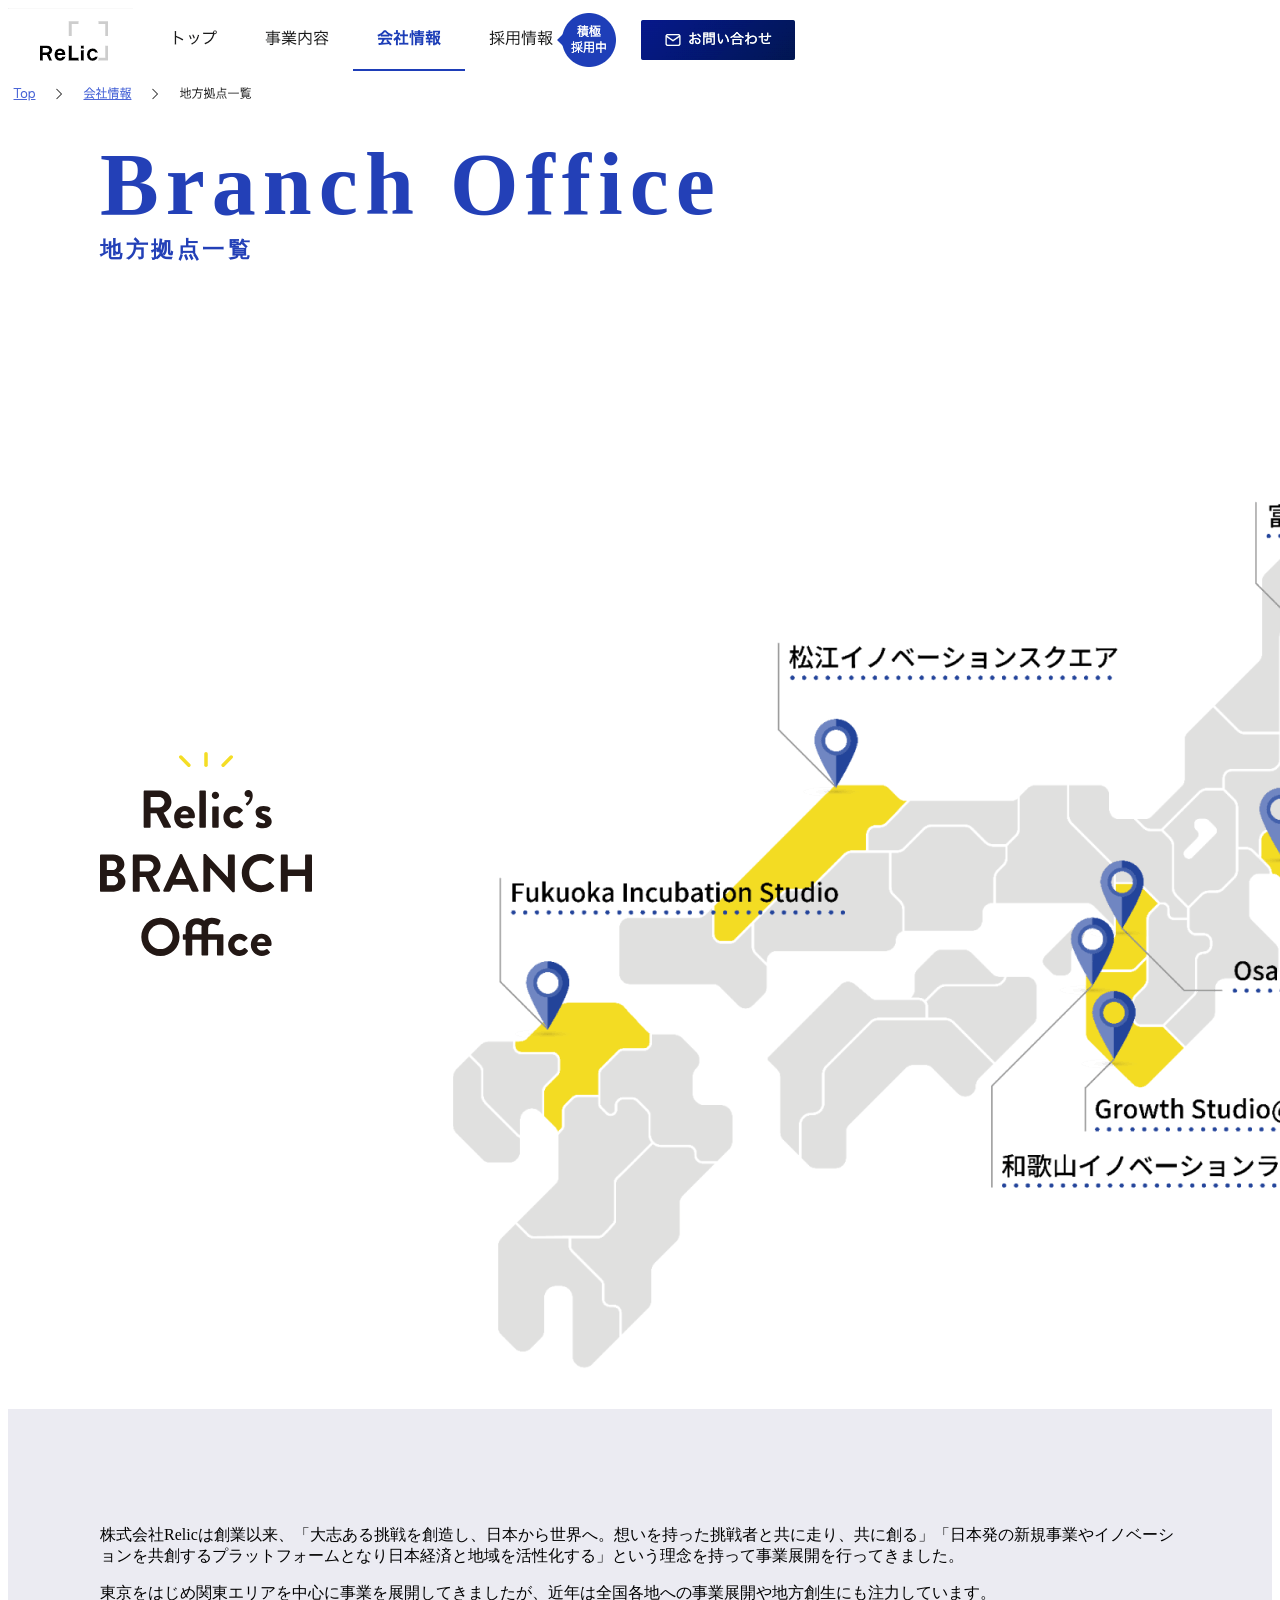
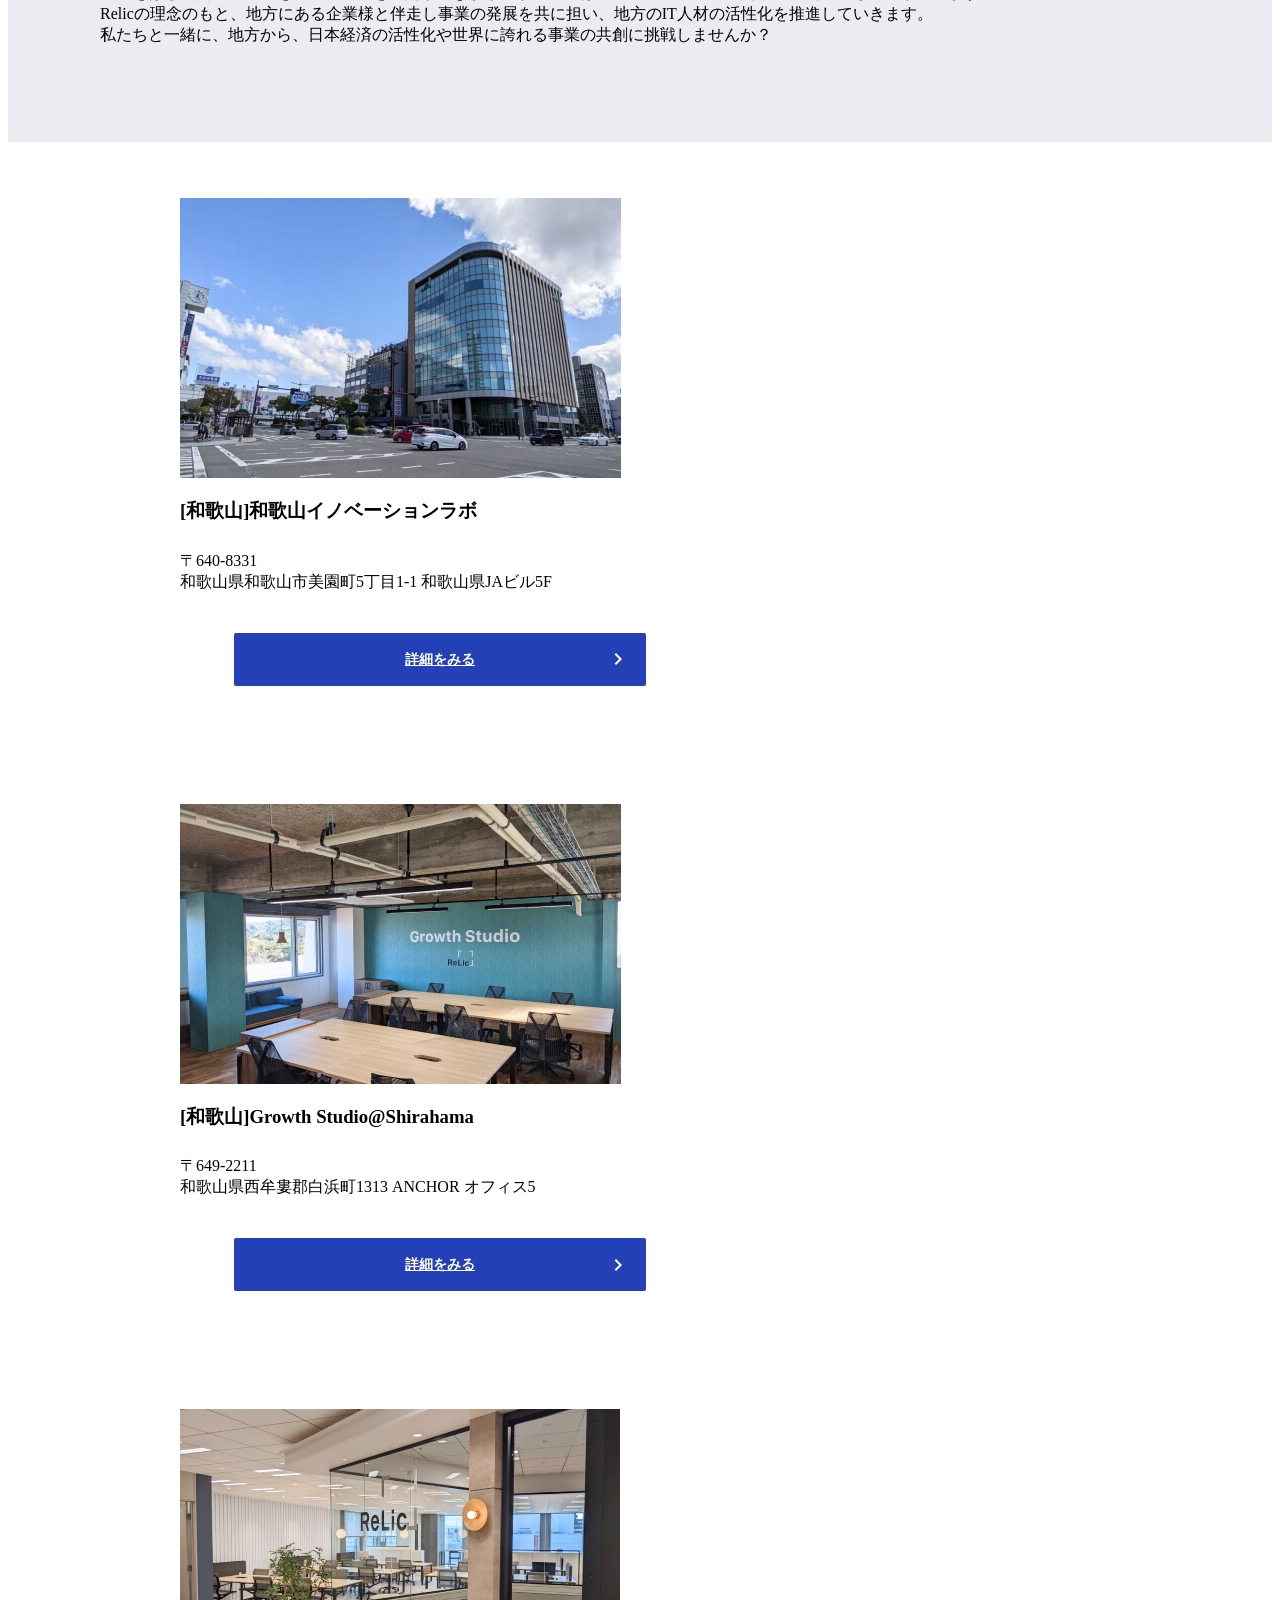
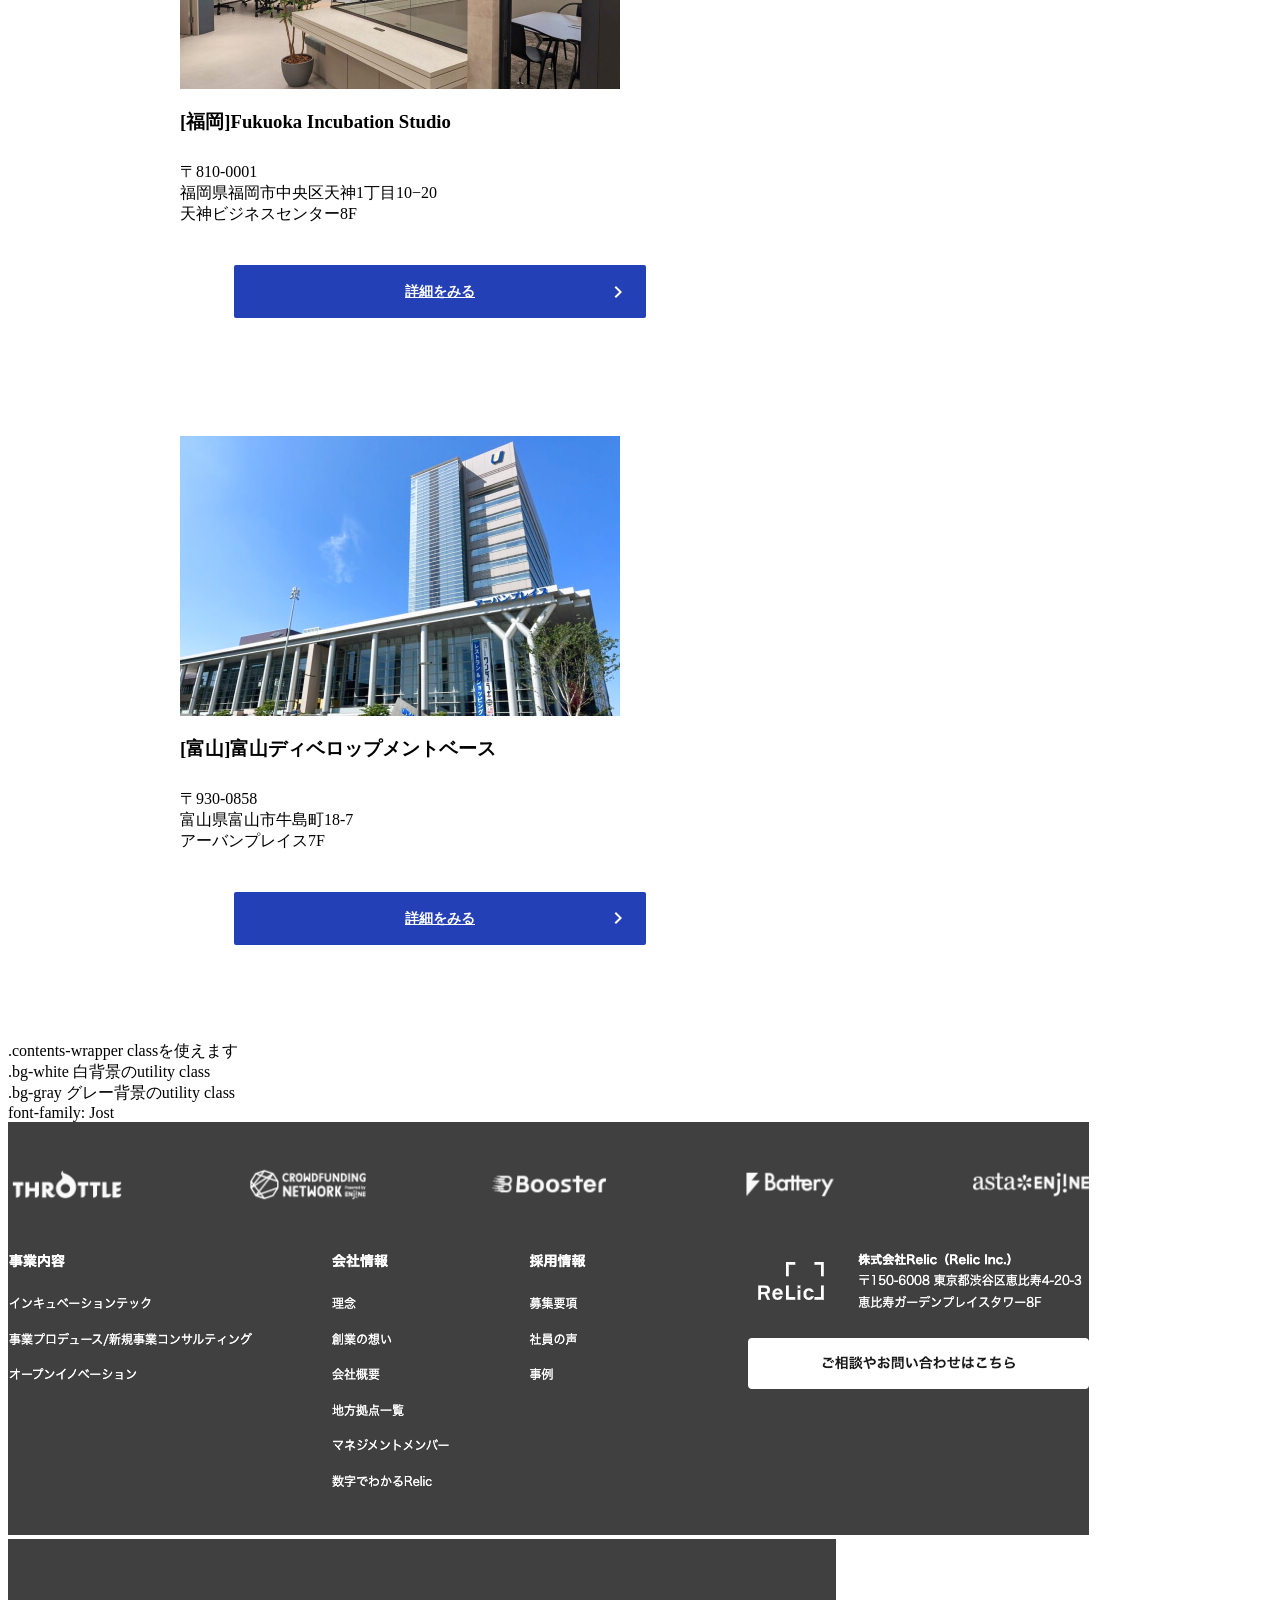
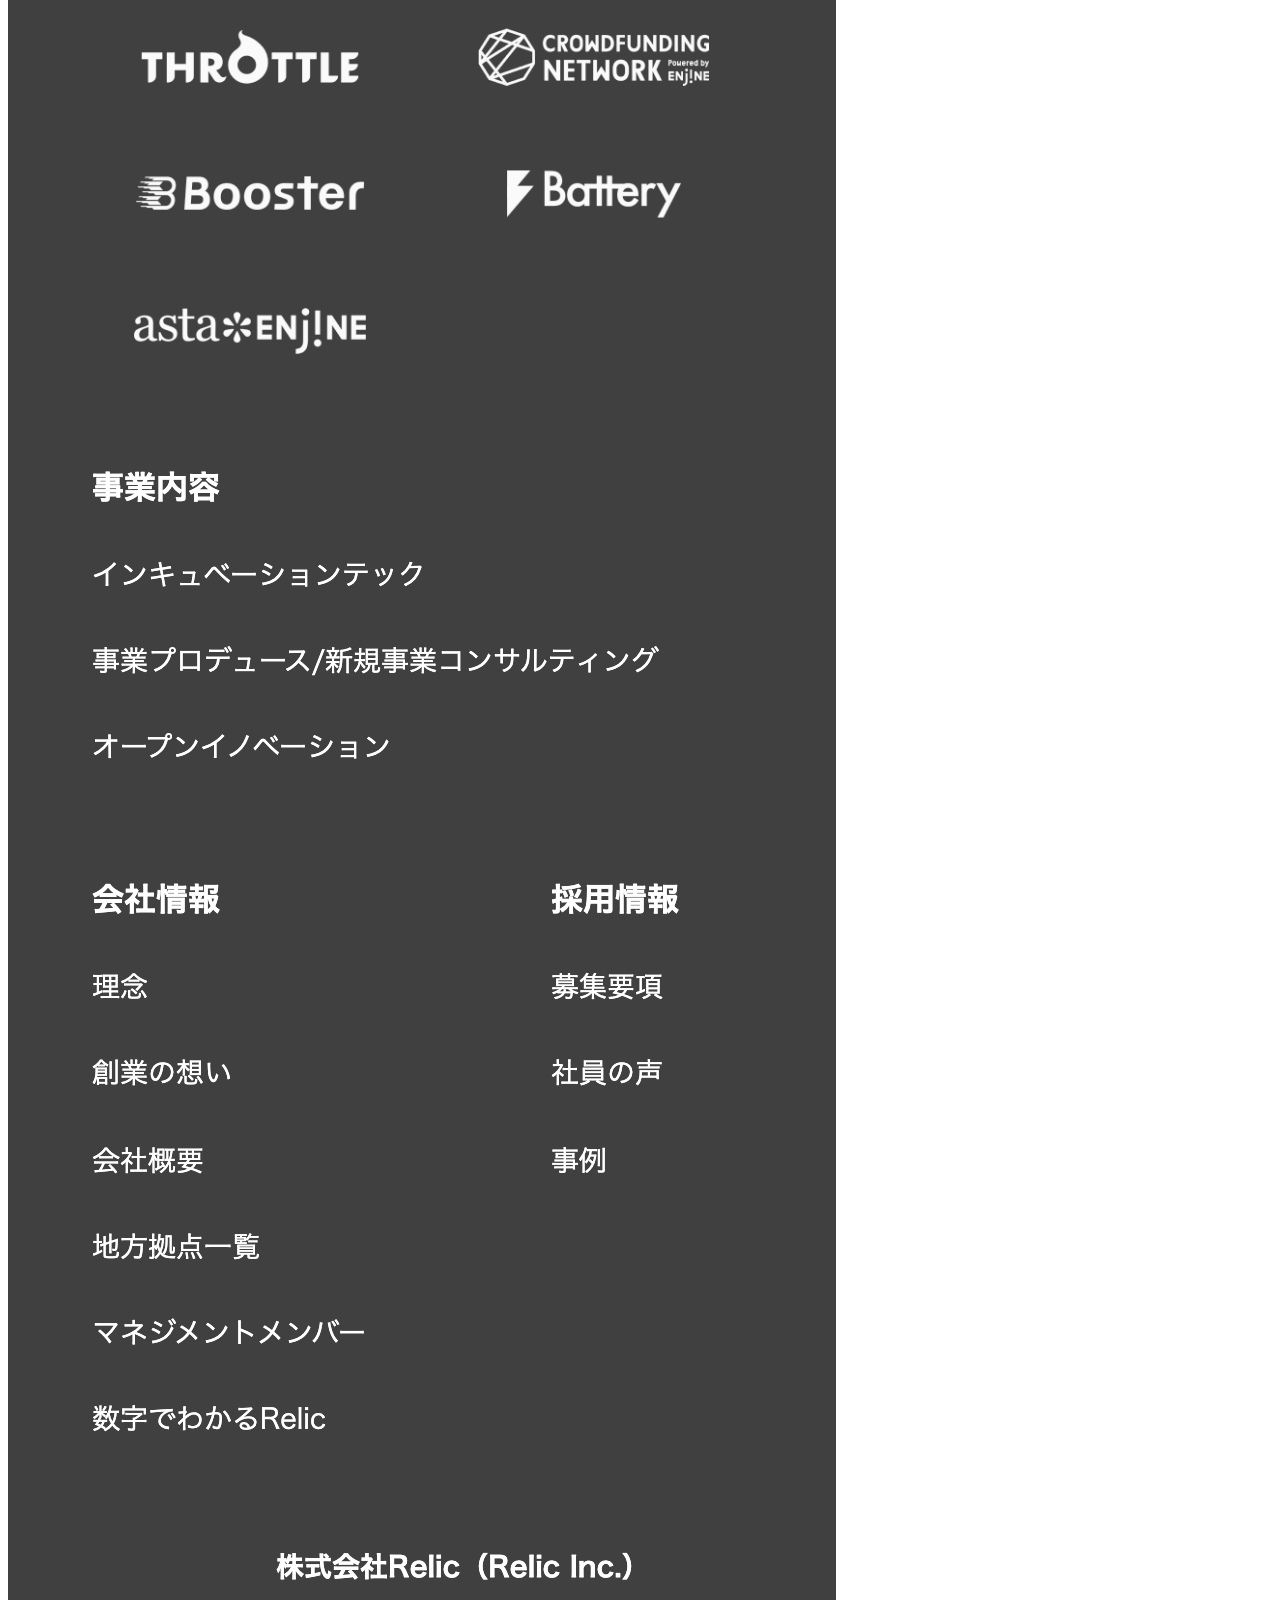
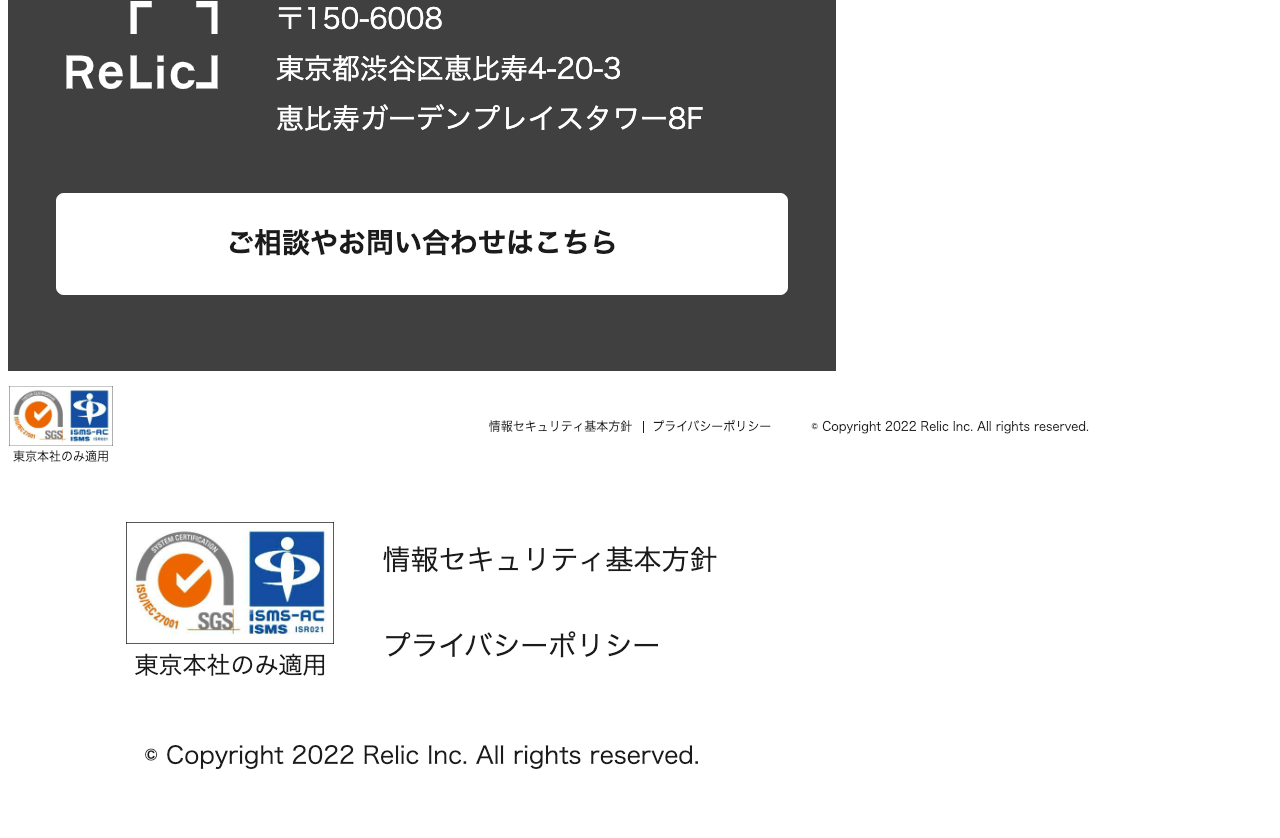
==== index.html @ 95395fc9 "initial commit" ====
<!DOCTYPE html>
<html lang="ja">
  <head>
    <meta charset="UTF-8" />
    <meta name="viewport" content="width=device-width, initial-scale=1.0" />
    <meta http-equiv="X-UA-Compatible" content="ie=edge" />
    <title>HTML Template</title>
    <link rel="preconnect" href="https://fonts.googleapis.com" />
    <link rel="preconnect" href="https://fonts.gstatic.com" crossorigin />
    <link rel="preconnect" href="https://fonts.googleapis.com" />
    <link rel="preconnect" href="https://fonts.gstatic.com" crossorigin />
    <link
      href="https://fonts.googleapis.com/css2?family=Jost:wght@600&family=Noto+Sans+JP:wght@400;700&display=swap"
      rel="stylesheet"
    />
    <link href="./styles.css" rel="stylesheet" type="text/css" media="all" />
  </head>
  <body>
    <div class="wrapper">
      <header class="header">
        <img src="./src/img/header_pc_1.png?1234" alt="" class="header-1" />
        <img
          src="./src/img/header_pc_2.png?1234"
          alt=""
          class="header-2 is-pc"
        />
      </header>
      <main class="main">
        <nav class="contents-wrapper breadcrumb">
          <img src="./src/img/breadcrumb.png" alt="" class="breadcrumb-img" />
        </nav>
        <!-- メインコンテンツここから -->
        <div class="bg-gray">
          <h1 class="title">
            <span class="title-main font-alphabet">Branch Office</span>
            <span class="title-sub">地方拠点一覧</span>
          </h1>
        </div>
        <section class="bg-white">
          <div class="main-visual">
            <h2 class="main-visual-title">
              <img src="./src/img/branch_office_logo_sparkle.svg" alt="" />
            </h2>
            <picture class="main-visual-img">
              <source
                srcset="./src/img/map_pc.png"
                media="(min-width: 1024px)"
              />
              <img src="./src/img/map_sp.png" alt="Relicの地方拠点" />
            </picture>
          </div>
        </section>
        <div class="introduction-content">
          <div class="introduction-content-block">
            <p class="mb24">
              株式会社Relicは創業以来、「大志ある挑戦を創造し、日本から世界へ。想いを持った挑戦者と共に走り、共に創る」「⽇本発の新規事業やイノベーションを共創するプラットフォームとなり⽇本経済と地域を活性化する」という理念を持って事業展開を行ってきました。
            </p>
            <p class="font-bold">
              東京をはじめ関東エリアを中心に事業を展開してきましたが、近年は全国各地への事業展開や地方創生にも注力しています。<br />Relicの理念のもと、地方にある企業様と伴走し事業の発展を共に担い、地方のIT人材の活性化を推進していきます。<br />私たちと一緒に、地方から、日本経済の活性化や世界に誇れる事業の共創に挑戦しませんか？
            </p>
          </div>
        </div>
        <div class="office-content bg-gray">
          <div class="office-content__inner">
            <ul class="office-content__list">
              <li class="office-content__item bg-white">
                <div class="office-content__item__image">
                  <img src="./src/img/office_wakayama.jpeg" alt="" />
                </div>
                <h3 class="office-content__item__title">
                  [和歌山]和歌山イノベーションラボ
                </h3>
                <p class="office-content__item__address">
                  〒640-8331<br />和歌山県和歌山市美園町5丁目1-1
                  和歌山県JAビル5F
                </p>
                <a
                  href="https://relic.co.jp/company/branch_office/wakayama_innovationlabo/"
                  class="office-content__item__link"
                >
                  詳細をみる
                  <svg
                    class="office-content__item__link__icon"
                    viewBox="0 0 24 24"
                    width="24"
                    height="24"
                    fill="none"
                    xmlns="http://www.w3.org/2000/svg"
                    role="img"
                    aria-labelledby="react-aria6915134804-4"
                    class="css-1rvdti0 e1jipay70"
                  >
                    <title id="react-aria6915134804-4">内部リンク</title>
                    <path
                      fill-rule="evenodd"
                      clip-rule="evenodd"
                      d="M8.6001 7.4L10.0001 6L16.0001 12L10.0001 18L8.6001 16.6L13.2001 12L8.6001 7.4Z"
                      fill="#FFF"
                    ></path>
                  </svg>
                </a>
              </li>
              <li class="office-content__item bg-white">
                <div class="office-content__item__image">
                  <img src="./src/img/office_shirahama.jpeg" alt="" />
                </div>
                <h3 class="office-content__item__title">
                  [和歌山]Growth Studio@Shirahama
                </h3>
                <p class="office-content__item__address">
                  〒649-2211<br />
                  和歌山県西牟婁郡白浜町1313 ANCHOR オフィス5
                </p>
                <a
                  href="https://relic.co.jp/company/branch_office/growth_studio_shirahama/"
                  class="office-content__item__link"
                >
                  詳細をみる
                  <svg
                    class="office-content__item__link__icon"
                    viewBox="0 0 24 24"
                    width="24"
                    height="24"
                    fill="none"
                    xmlns="http://www.w3.org/2000/svg"
                    role="img"
                    aria-labelledby="react-aria6915134804-4"
                    class="css-1rvdti0 e1jipay70"
                  >
                    <title id="react-aria6915134804-4">内部リンク</title>
                    <path
                      fill-rule="evenodd"
                      clip-rule="evenodd"
                      d="M8.6001 7.4L10.0001 6L16.0001 12L10.0001 18L8.6001 16.6L13.2001 12L8.6001 7.4Z"
                      fill="#FFF"
                    ></path>
                  </svg>
                </a>
              </li>
              <li class="office-content__item bg-white">
                <div class="office-content__item__image">
                  <img src="./src/img/office_fukuoka.jpeg" alt="" />
                </div>
                <h3 class="office-content__item__title">
                  [福岡]Fukuoka Incubation Studio
                </h3>
                <p class="office-content__item__address">
                  〒810-0001<br />
                  福岡県福岡市中央区天神1丁目10−20<br />
                  天神ビジネスセンター8F
                </p>
                <a
                  href="https://prtimes.jp/main/html/rd/p/000000120.000016318.html"
                  class="office-content__item__link"
                >
                  詳細をみる
                  <svg
                    class="office-content__item__link__icon"
                    viewBox="0 0 24 24"
                    width="24"
                    height="24"
                    fill="none"
                    xmlns="http://www.w3.org/2000/svg"
                    role="img"
                    aria-labelledby="react-aria6915134804-4"
                    class="css-1rvdti0 e1jipay70"
                  >
                    <title id="react-aria6915134804-4">内部リンク</title>
                    <path
                      fill-rule="evenodd"
                      clip-rule="evenodd"
                      d="M8.6001 7.4L10.0001 6L16.0001 12L10.0001 18L8.6001 16.6L13.2001 12L8.6001 7.4Z"
                      fill="#FFF"
                    ></path>
                  </svg>
                </a>
              </li>
              <li class="office-content__item bg-white">
                <div class="office-content__item__image">
                  <img src="./src/img/office_toyama.jpeg" alt="" />
                </div>
                <h3 class="office-content__item__title">
                  [富山]富山ディベロップメントベース
                </h3>
                <p class="office-content__item__address">
                  〒930-0858<br />
                  富山県富山市牛島町18-7<br />
                  アーバンプレイス7F
                </p>
                <a
                  href="https://prtimes.jp/main/html/rd/p/000000121.000016318.html"
                  class="office-content__item__link"
                >
                  詳細をみる
                  <svg
                    class="office-content__item__link__icon"
                    viewBox="0 0 24 24"
                    width="24"
                    height="24"
                    fill="none"
                    xmlns="http://www.w3.org/2000/svg"
                    role="img"
                    aria-labelledby="react-aria6915134804-4"
                    class="css-1rvdti0 e1jipay70"
                  >
                    <title id="react-aria6915134804-4">内部リンク</title>
                    <path
                      fill-rule="evenodd"
                      clip-rule="evenodd"
                      d="M8.6001 7.4L10.0001 6L16.0001 12L10.0001 18L8.6001 16.6L13.2001 12L8.6001 7.4Z"
                      fill="#FFF"
                    ></path>
                  </svg>
                </a>
              </li>
            </ul>
          </div>
        </div>

        <div class="contents-wrapper">.contents-wrapper classを使えます</div>
        <div class="bg-white">.bg-white 白背景のutility class</div>
        <div class="bg-gray">.bg-gray グレー背景のutility class</div>
        <div class="font-alphabet">font-family: Jost</div>

        <!-- メインコンテンツここまで -->
      </main>
      <footer class="footer">
        <div class="footer-1">
          <img src="./src/img/footer_pc_1.png" alt="" class="is-pc" />
          <img src="./src/img/footer_sp_1.png" alt="" class="is-sp" />
        </div>
        <div class="footer-2">
          <img src="./src/img/footer_pc_2.png" alt="" class="is-pc" />
          <img src="./src/img/footer_sp_2.png" alt="" class="is-sp" />
        </div>
      </footer>
    </div>
    <script src="src/index.js"></script>
  </body>
</html>
---- styles.css ----
.title {
  position: relative;
  box-sizing: content-box;
  max-width: 1080px;
  padding: 0 24px;
  padding-top: 24px;
  padding-bottom: 24px;
  color: #2340b7;
  text-align: center;
}
@media screen and (min-width: 768px) {
  .title {
    padding-top: 20px;
    padding-bottom: 40px;
    text-align: left;
  }
}
@media screen and (min-width: 1024px) {
  .title {
    margin: 0 auto;
  }
}
.title .title-main {
  display: block;
  font-size: 3rem;
  font-weight: 600;
  letter-spacing: 0.02em;
}
@media screen and (min-width: 768px) {
  .title .title-main {
    font-size: 5.5rem;
    letter-spacing: 0.08em;
  }
}
.title .title-sub {
  display: block;
  font-size: 0.875rem;
  letter-spacing: 0.25em;
}
@media screen and (min-width: 768px) {
  .title .title-sub {
    font-size: 1.375rem;
    letter-spacing: 0.16em;
  }
}

.main-visual {
  position: relative;
  box-sizing: content-box;
  max-width: 1080px;
  display: flex;
  -webkit-box-align: center;
  align-items: center;
  -webkit-box-pack: justify;
  justify-content: space-between;
  padding: 0px;
  opacity: 1;
  transition: all 1.2s ease 300ms;
}
@media screen and (min-width: 1024px) {
  .main-visual {
    padding: 0px 24px;
    margin: 0px auto;
  }
}

.main-visual-title {
  position: absolute;
  width: 1px;
  height: 1px;
  padding: 0;
  margin: -1px;
  overflow: hidden;
  clip: rect(0, 0, 0, 0);
  white-space: nowrap;
  border: 0;
}
@media screen and (min-width: 1024px) {
  .main-visual-title {
    position: static;
    width: auto;
    height: auto;
    margin: 0;
    overflow: visible;
    clip: auto;
    white-space: normal;
    border: 0;
    width: 212px;
  }
}

.main-visual-img {
  max-width: 727px;
  margin: 0 auto;
}
@media screen and (min-width: 1024px) {
  .main-visual-img {
    margin: 0;
  }
}

.introduction-content {
  padding: 40px 0;
  background-color: #ebebf2;
}
@media screen and (min-width: 1024px) {
  .introduction-content {
    padding: 100px 0 80px;
  }
}

.introduction-content-block {
  position: relative;
  box-sizing: content-box;
  max-width: 1080px;
  padding: 0 24px;
}
@media screen and (min-width: 1024px) {
  .introduction-content-block {
    margin: 0 auto;
  }
}

/* office-list */
.office-content {
  padding-bottom: 40px;
}

.office-content__list {
  display: flex;
  flex-direction: column;
  gap: 24px;
}

.office-content__item {
  max-width: 520px;
  display: flex;
  flex-direction: column;
  padding: 32px 24px;
}

.office-content__item__title {
  margin-top: 16px;
}

.office-content__item__address {
  margin-top: 8px;
}

.office-content__item__link {
  position: relative;
  display: flex;
  align-items: center;
  justify-content: center;
  width: 100%;
  margin-top: 24px;
  padding: 16px;
  font-size: 0.875rem;
  font-weight: 700;
  line-height: 1.5;
  color: #fff;
  background: #2340b7;
  border-radius: 2px;
}

.office-content__item__link__icon {
  position: absolute;
  right: 16px;
  transition: transform 0.2s;
}

/* PC */
@media screen and (min-width: 1024px) {
  .office-content__inner {
    max-width: 1080px;
    margin: 0 auto;
    padding: 0 24px;
    box-sizing: content-box;
  }

  .office-content__list {
    flex-direction: row;
    flex-wrap: wrap;
    gap: 38px;
  }

  .office-content__item {
    width: 520px;
    padding: 40px;
  }

  .office-content__item__link {
    width: 380px;
    margin: 24px auto 0;
  }

  .office-content__item__link:hover .office-content__item__link__icon {
    transform: translateX(8px);
  }
}
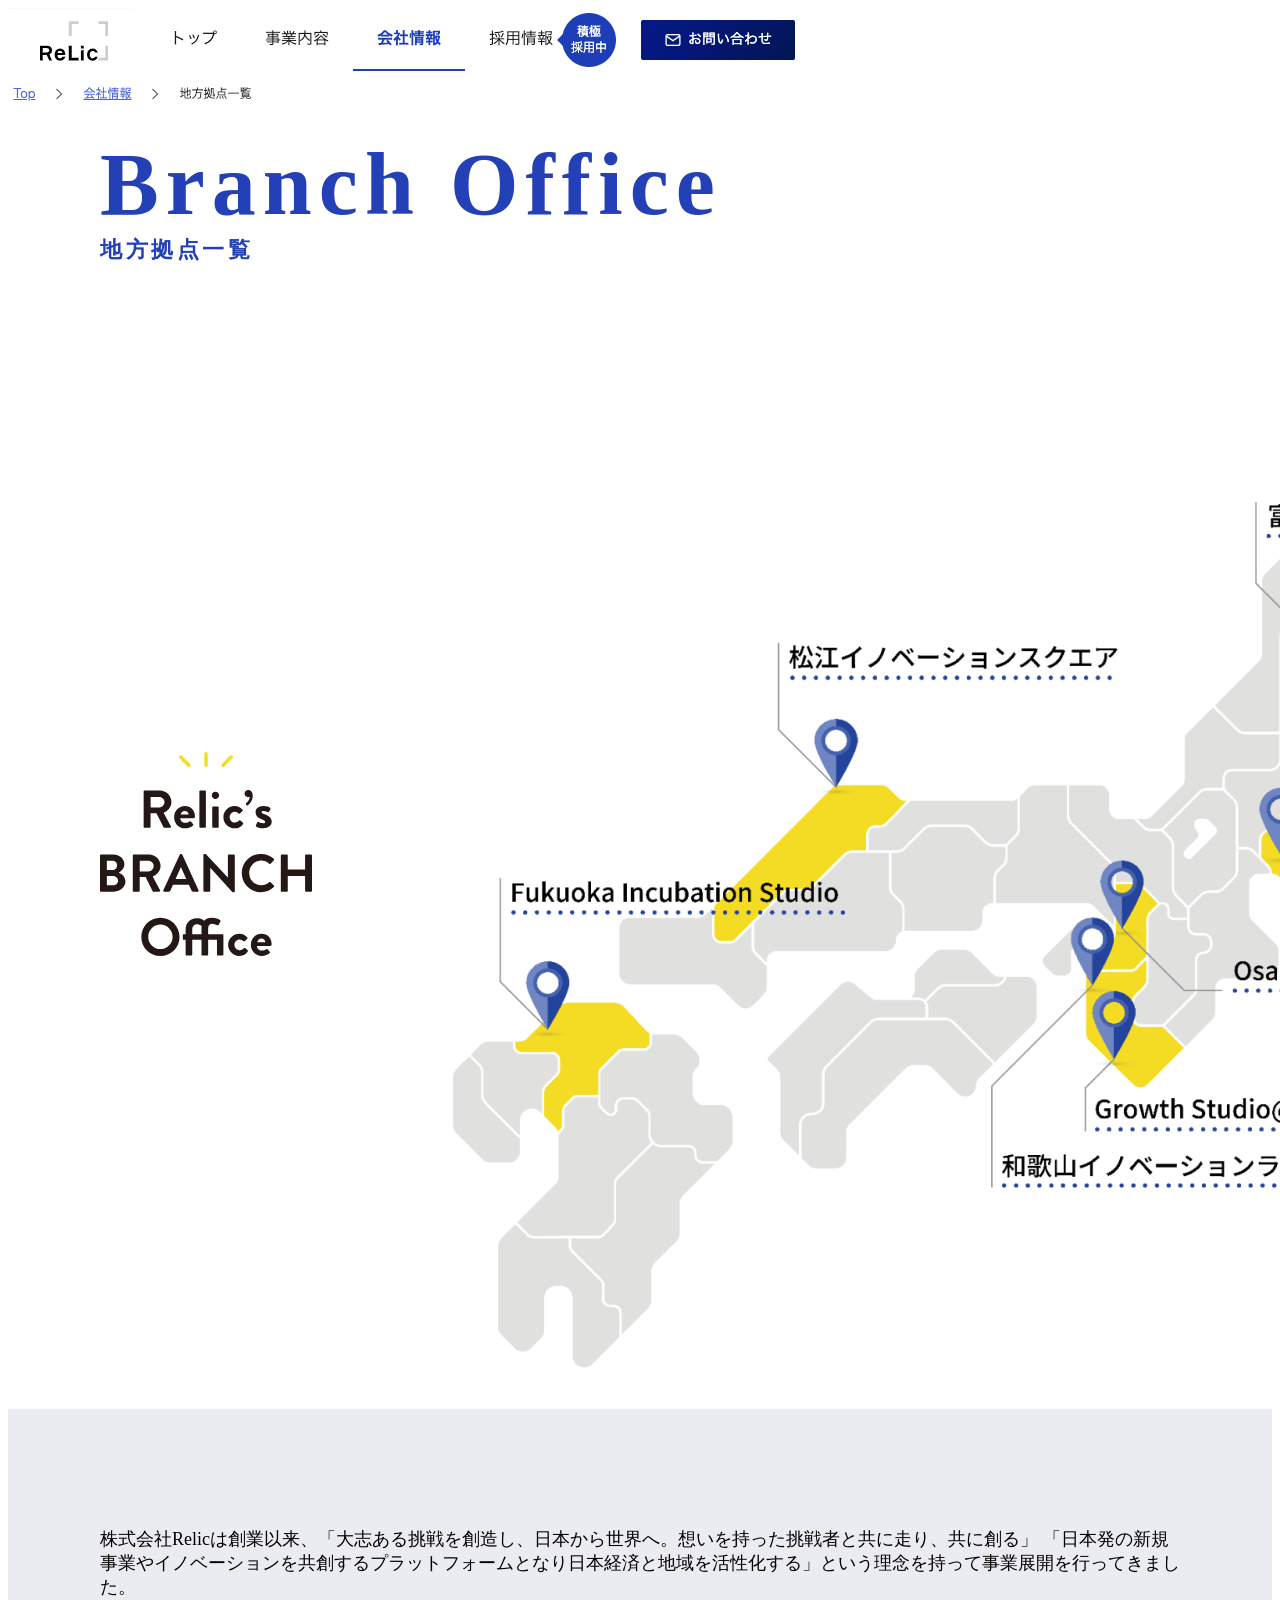
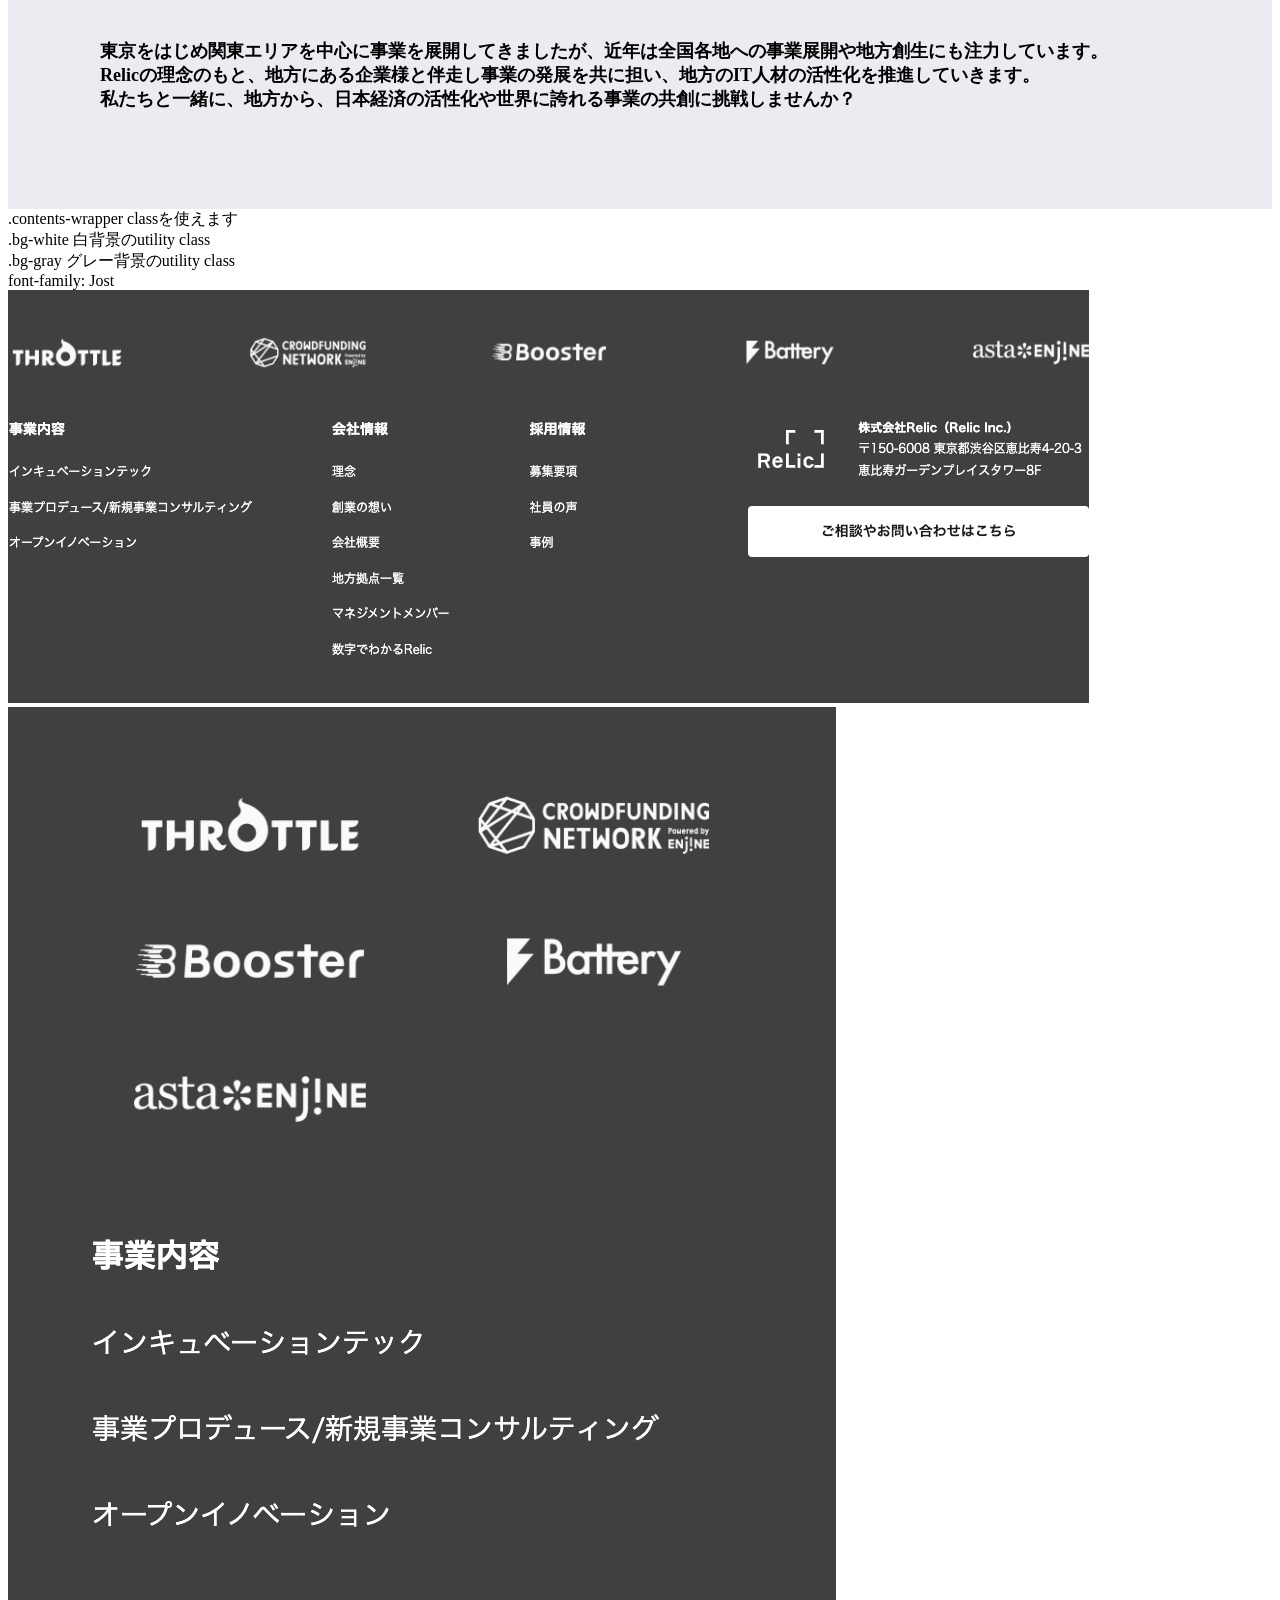
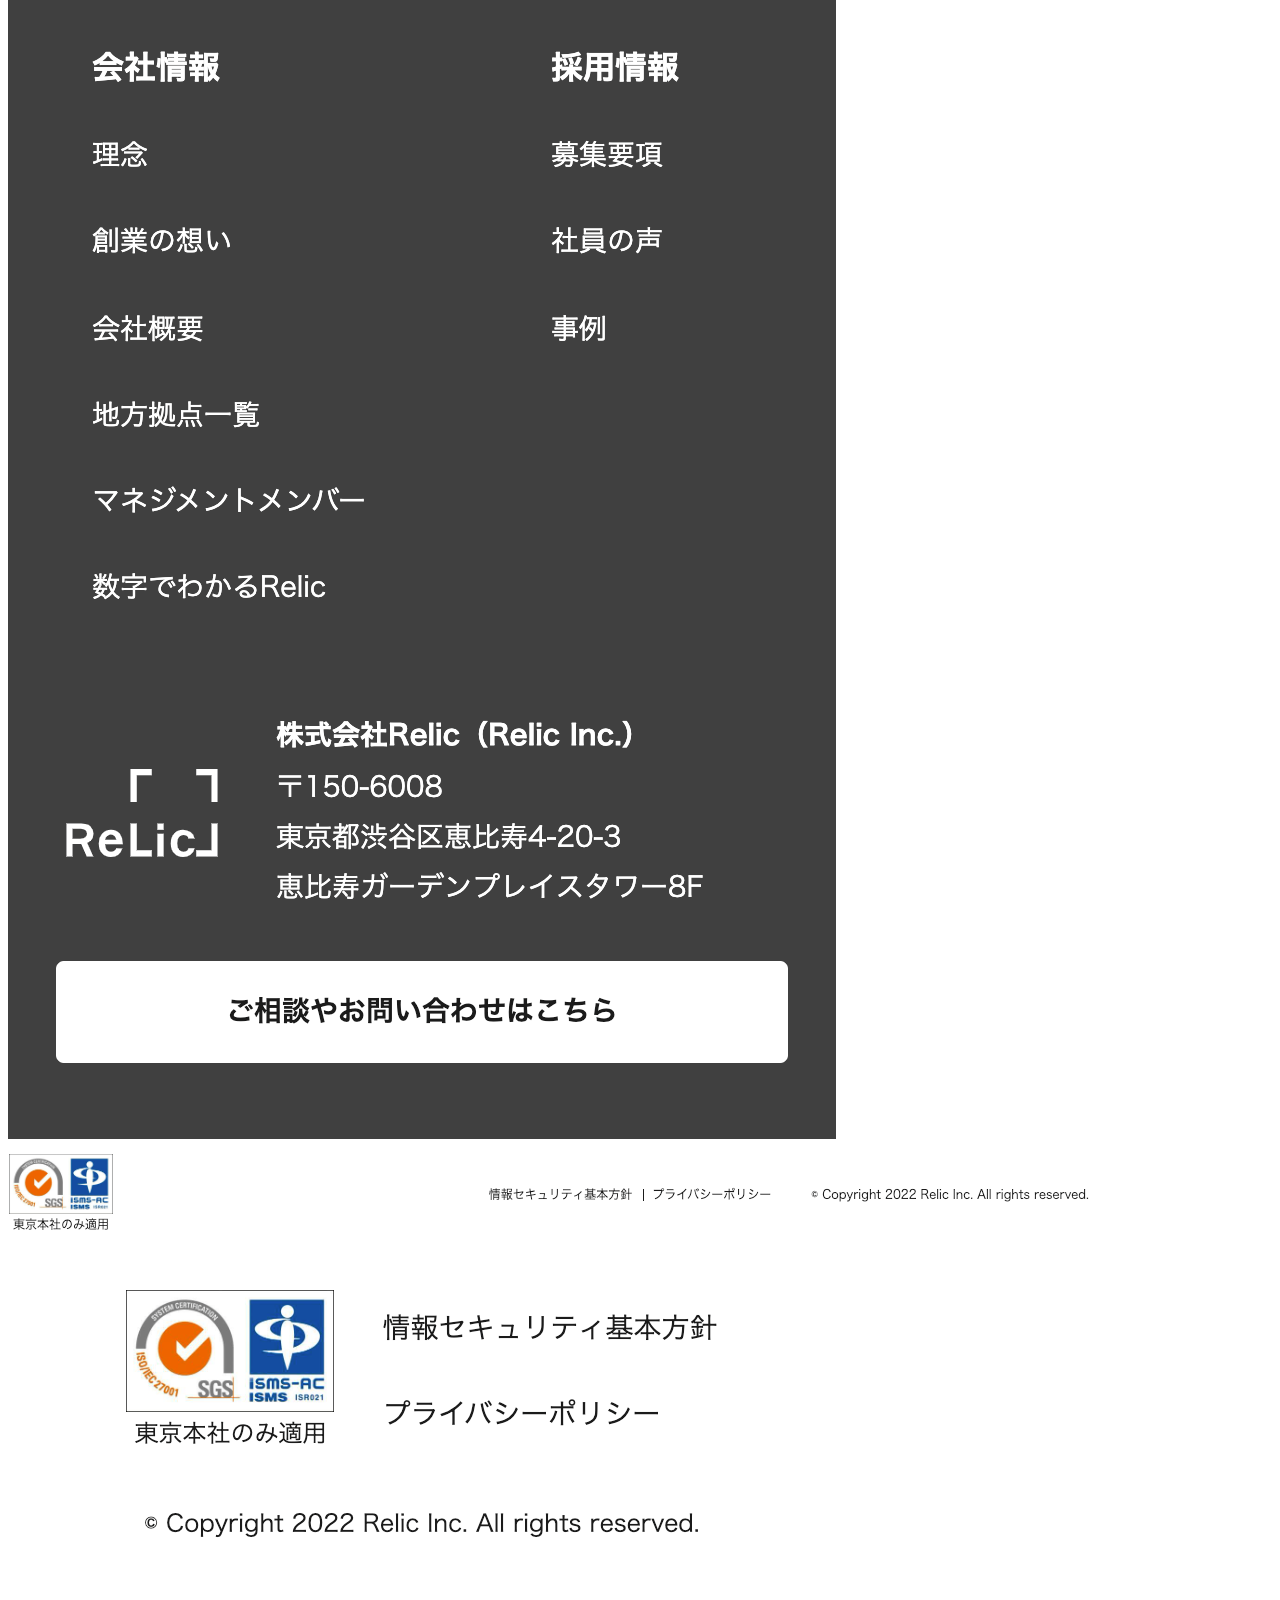
==== commit 9eff7fac: "initial commit" ====
--- a/index.html
+++ b/index.html
@@ -31,17 +31,17 @@
         </nav>
         <!-- メインコンテンツここから -->
         <div class="bg-gray">
-          <h1 class="title">
-            <span class="title-main font-alphabet">Branch Office</span>
-            <span class="title-sub">地方拠点一覧</span>
+          <h1 class="office-title">
+            <span class="office-title__main font-alphabet">Branch Office</span>
+            <span class="office-title__sub">地方拠点一覧</span>
           </h1>
         </div>
         <section class="bg-white">
-          <div class="main-visual">
-            <h2 class="main-visual-title">
+          <div class="office-visual">
+            <h2 class="office-visual__title">
               <img src="./src/img/branch_office_logo_sparkle.svg" alt="" />
             </h2>
-            <picture class="main-visual-img">
+            <picture class="office-visual__img">
               <source
                 srcset="./src/img/map_pc.png"
                 media="(min-width: 1024px)"
@@ -50,170 +50,19 @@
             </picture>
           </div>
         </section>
-        <div class="introduction-content">
-          <div class="introduction-content-block">
-            <p class="mb24">
-              株式会社Relicは創業以来、「大志ある挑戦を創造し、日本から世界へ。想いを持った挑戦者と共に走り、共に創る」「⽇本発の新規事業やイノベーションを共創するプラットフォームとなり⽇本経済と地域を活性化する」という理念を持って事業展開を行ってきました。
+        <div class="office-introduction">
+          <div class="office-introduction__content">
+            <p class="office-introduction__content__text mb24">
+              <span class="block-inline"
+                >株式会社Relicは創業以来、「大志ある挑戦を創造し、日本から世界へ。想いを持った挑戦者と共に走り、共に創る」</span
+              >
+              <span class="block-inline"
+                >「⽇本発の新規事業やイノベーションを共創するプラットフォームとなり⽇本経済と地域を活性化する」という理念を持って事業展開を行ってきました。</span
+              >
             </p>
-            <p class="font-bold">
+            <p class="office-introduction__content__text__bold font-bold">
               東京をはじめ関東エリアを中心に事業を展開してきましたが、近年は全国各地への事業展開や地方創生にも注力しています。<br />Relicの理念のもと、地方にある企業様と伴走し事業の発展を共に担い、地方のIT人材の活性化を推進していきます。<br />私たちと一緒に、地方から、日本経済の活性化や世界に誇れる事業の共創に挑戦しませんか？
             </p>
-          </div>
-        </div>
-        <div class="office-content bg-gray">
-          <div class="office-content__inner">
-            <ul class="office-content__list">
-              <li class="office-content__item bg-white">
-                <div class="office-content__item__image">
-                  <img src="./src/img/office_wakayama.jpeg" alt="" />
-                </div>
-                <h3 class="office-content__item__title">
-                  [和歌山]和歌山イノベーションラボ
-                </h3>
-                <p class="office-content__item__address">
-                  〒640-8331<br />和歌山県和歌山市美園町5丁目1-1
-                  和歌山県JAビル5F
-                </p>
-                <a
-                  href="https://relic.co.jp/company/branch_office/wakayama_innovationlabo/"
-                  class="office-content__item__link"
-                >
-                  詳細をみる
-                  <svg
-                    class="office-content__item__link__icon"
-                    viewBox="0 0 24 24"
-                    width="24"
-                    height="24"
-                    fill="none"
-                    xmlns="http://www.w3.org/2000/svg"
-                    role="img"
-                    aria-labelledby="react-aria6915134804-4"
-                    class="css-1rvdti0 e1jipay70"
-                  >
-                    <title id="react-aria6915134804-4">内部リンク</title>
-                    <path
-                      fill-rule="evenodd"
-                      clip-rule="evenodd"
-                      d="M8.6001 7.4L10.0001 6L16.0001 12L10.0001 18L8.6001 16.6L13.2001 12L8.6001 7.4Z"
-                      fill="#FFF"
-                    ></path>
-                  </svg>
-                </a>
-              </li>
-              <li class="office-content__item bg-white">
-                <div class="office-content__item__image">
-                  <img src="./src/img/office_shirahama.jpeg" alt="" />
-                </div>
-                <h3 class="office-content__item__title">
-                  [和歌山]Growth Studio@Shirahama
-                </h3>
-                <p class="office-content__item__address">
-                  〒649-2211<br />
-                  和歌山県西牟婁郡白浜町1313 ANCHOR オフィス5
-                </p>
-                <a
-                  href="https://relic.co.jp/company/branch_office/growth_studio_shirahama/"
-                  class="office-content__item__link"
-                >
-                  詳細をみる
-                  <svg
-                    class="office-content__item__link__icon"
-                    viewBox="0 0 24 24"
-                    width="24"
-                    height="24"
-                    fill="none"
-                    xmlns="http://www.w3.org/2000/svg"
-                    role="img"
-                    aria-labelledby="react-aria6915134804-4"
-                    class="css-1rvdti0 e1jipay70"
-                  >
-                    <title id="react-aria6915134804-4">内部リンク</title>
-                    <path
-                      fill-rule="evenodd"
-                      clip-rule="evenodd"
-                      d="M8.6001 7.4L10.0001 6L16.0001 12L10.0001 18L8.6001 16.6L13.2001 12L8.6001 7.4Z"
-                      fill="#FFF"
-                    ></path>
-                  </svg>
-                </a>
-              </li>
-              <li class="office-content__item bg-white">
-                <div class="office-content__item__image">
-                  <img src="./src/img/office_fukuoka.jpeg" alt="" />
-                </div>
-                <h3 class="office-content__item__title">
-                  [福岡]Fukuoka Incubation Studio
-                </h3>
-                <p class="office-content__item__address">
-                  〒810-0001<br />
-                  福岡県福岡市中央区天神1丁目10−20<br />
-                  天神ビジネスセンター8F
-                </p>
-                <a
-                  href="https://prtimes.jp/main/html/rd/p/000000120.000016318.html"
-                  class="office-content__item__link"
-                >
-                  詳細をみる
-                  <svg
-                    class="office-content__item__link__icon"
-                    viewBox="0 0 24 24"
-                    width="24"
-                    height="24"
-                    fill="none"
-                    xmlns="http://www.w3.org/2000/svg"
-                    role="img"
-                    aria-labelledby="react-aria6915134804-4"
-                    class="css-1rvdti0 e1jipay70"
-                  >
-                    <title id="react-aria6915134804-4">内部リンク</title>
-                    <path
-                      fill-rule="evenodd"
-                      clip-rule="evenodd"
-                      d="M8.6001 7.4L10.0001 6L16.0001 12L10.0001 18L8.6001 16.6L13.2001 12L8.6001 7.4Z"
-                      fill="#FFF"
-                    ></path>
-                  </svg>
-                </a>
-              </li>
-              <li class="office-content__item bg-white">
-                <div class="office-content__item__image">
-                  <img src="./src/img/office_toyama.jpeg" alt="" />
-                </div>
-                <h3 class="office-content__item__title">
-                  [富山]富山ディベロップメントベース
-                </h3>
-                <p class="office-content__item__address">
-                  〒930-0858<br />
-                  富山県富山市牛島町18-7<br />
-                  アーバンプレイス7F
-                </p>
-                <a
-                  href="https://prtimes.jp/main/html/rd/p/000000121.000016318.html"
-                  class="office-content__item__link"
-                >
-                  詳細をみる
-                  <svg
-                    class="office-content__item__link__icon"
-                    viewBox="0 0 24 24"
-                    width="24"
-                    height="24"
-                    fill="none"
-                    xmlns="http://www.w3.org/2000/svg"
-                    role="img"
-                    aria-labelledby="react-aria6915134804-4"
-                    class="css-1rvdti0 e1jipay70"
-                  >
-                    <title id="react-aria6915134804-4">内部リンク</title>
-                    <path
-                      fill-rule="evenodd"
-                      clip-rule="evenodd"
-                      d="M8.6001 7.4L10.0001 6L16.0001 12L10.0001 18L8.6001 16.6L13.2001 12L8.6001 7.4Z"
-                      fill="#FFF"
-                    ></path>
-                  </svg>
-                </a>
-              </li>
-            </ul>
           </div>
         </div>
 
--- a/styles.css
+++ b/styles.css
@@ -1,4 +1,4 @@
-.title {
+.office-title {
   position: relative;
   box-sizing: content-box;
   max-width: 1080px;
@@ -8,43 +8,39 @@
   color: #2340b7;
   text-align: center;
 }
-@media screen and (min-width: 768px) {
-  .title {
-    padding-top: 20px;
-    padding-bottom: 40px;
-    text-align: left;
-  }
-}
-@media screen and (min-width: 1024px) {
-  .title {
-    margin: 0 auto;
-  }
-}
-.title .title-main {
+.office-title__main {
   display: block;
   font-size: 3rem;
   font-weight: 600;
   letter-spacing: 0.02em;
 }
-@media screen and (min-width: 768px) {
-  .title .title-main {
-    font-size: 5.5rem;
-    letter-spacing: 0.08em;
-  }
-}
-.title .title-sub {
+.office-title__sub {
   display: block;
   font-size: 0.875rem;
   letter-spacing: 0.25em;
 }
 @media screen and (min-width: 768px) {
-  .title .title-sub {
+  .office-title {
+    padding-top: 20px;
+    padding-bottom: 40px;
+    text-align: left;
+  }
+  .office-title__main {
+    font-size: 5.5rem;
+    letter-spacing: 0.08em;
+  }
+  .office-title__sub {
     font-size: 1.375rem;
     letter-spacing: 0.16em;
   }
 }
+@media screen and (min-width: 1024px) {
+  .office-title {
+    margin: 0 auto;
+  }
+}
 
-.main-visual {
+.office-visual {
   position: relative;
   box-sizing: content-box;
   max-width: 1080px;
@@ -57,14 +53,7 @@
   opacity: 1;
   transition: all 1.2s ease 300ms;
 }
-@media screen and (min-width: 1024px) {
-  .main-visual {
-    padding: 0px 24px;
-    margin: 0px auto;
-  }
-}
-
-.main-visual-title {
+.office-visual__title {
   position: absolute;
   width: 1px;
   height: 1px;
@@ -75,8 +64,16 @@
   white-space: nowrap;
   border: 0;
 }
+.office-visual__img {
+  max-width: 727px;
+  margin: 0 auto;
+}
 @media screen and (min-width: 1024px) {
-  .main-visual-title {
+  .office-visual {
+    padding: 0px 24px;
+    margin: 0px auto;
+  }
+  .office-visual__title {
     position: static;
     width: auto;
     height: auto;
@@ -87,114 +84,41 @@
     border: 0;
     width: 212px;
   }
-}
-
-.main-visual-img {
-  max-width: 727px;
-  margin: 0 auto;
-}
-@media screen and (min-width: 1024px) {
-  .main-visual-img {
+  .office-visual__img {
     margin: 0;
   }
 }
 
-.introduction-content {
+.office-introduction {
   padding: 40px 0;
   background-color: #ebebf2;
 }
-@media screen and (min-width: 1024px) {
-  .introduction-content {
-    padding: 100px 0 80px;
-  }
-}
-
-.introduction-content-block {
+.office-introduction__content {
   position: relative;
   box-sizing: content-box;
   max-width: 1080px;
   padding: 0 24px;
 }
+.office-introduction__content__text {
+  font-size: 1rem;
+  margin-bottom: 24px;
+}
+.office-introduction__content__text__bold {
+  font-size: 1rem;
+  font-weight: 700;
+}
 @media screen and (min-width: 1024px) {
-  .introduction-content-block {
+  .office-introduction {
+    padding: 100px 0 80px;
+  }
+  .office-introduction__content {
     margin: 0 auto;
   }
-}
-
-/* office-list */
-.office-content {
-  padding-bottom: 40px;
-}
-
-.office-content__list {
-  display: flex;
-  flex-direction: column;
-  gap: 24px;
-}
-
-.office-content__item {
-  max-width: 520px;
-  display: flex;
-  flex-direction: column;
-  padding: 32px 24px;
-}
-
-.office-content__item__title {
-  margin-top: 16px;
-}
-
-.office-content__item__address {
-  margin-top: 8px;
-}
-
-.office-content__item__link {
-  position: relative;
-  display: flex;
-  align-items: center;
-  justify-content: center;
-  width: 100%;
-  margin-top: 24px;
-  padding: 16px;
-  font-size: 0.875rem;
-  font-weight: 700;
-  line-height: 1.5;
-  color: #fff;
-  background: #2340b7;
-  border-radius: 2px;
-}
-
-.office-content__item__link__icon {
-  position: absolute;
-  right: 16px;
-  transition: transform 0.2s;
-}
-
-/* PC */
-@media screen and (min-width: 1024px) {
-  .office-content__inner {
-    max-width: 1080px;
-    margin: 0 auto;
-    padding: 0 24px;
-    box-sizing: content-box;
+  .office-introduction__content__text {
+    font-size: 1.125rem;
+    margin-bottom: 40px;
   }
-
-  .office-content__list {
-    flex-direction: row;
-    flex-wrap: wrap;
-    gap: 38px;
-  }
-
-  .office-content__item {
-    width: 520px;
-    padding: 40px;
-  }
-
-  .office-content__item__link {
-    width: 380px;
-    margin: 24px auto 0;
-  }
-
-  .office-content__item__link:hover .office-content__item__link__icon {
-    transform: translateX(8px);
+  .office-introduction__content__text__bold {
+    font-size: 1.125rem;
   }
 }
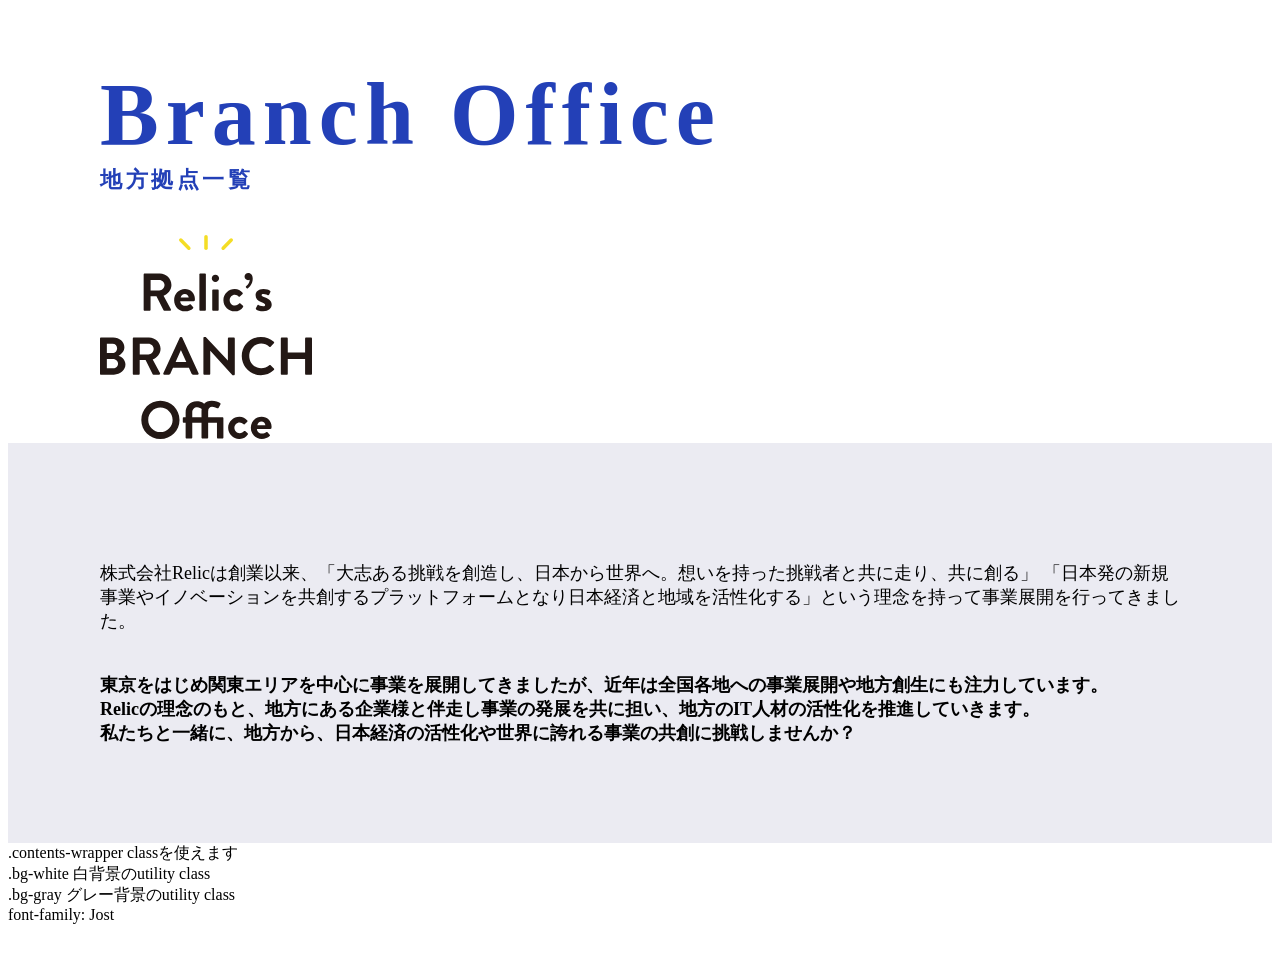
==== commit 1f54359d: "レビュー後修正" ====
--- a/index.html
+++ b/index.html
@@ -38,9 +38,9 @@
         </div>
         <section class="bg-white">
           <div class="office-visual">
-            <h2 class="office-visual__title">
+            <div class="office-visual__title">
               <img src="./src/img/branch_office_logo_sparkle.svg" alt="" />
-            </h2>
+            </div>
             <picture class="office-visual__img">
               <source
                 srcset="./src/img/map_pc.png"
@@ -51,8 +51,8 @@
           </div>
         </section>
         <div class="office-introduction">
-          <div class="office-introduction__content">
-            <p class="office-introduction__content__text mb24">
+          <div class="office-introduction__text">
+            <p class="office-introduction__text--nomal">
               <span class="block-inline"
                 >株式会社Relicは創業以来、「大志ある挑戦を創造し、日本から世界へ。想いを持った挑戦者と共に走り、共に創る」</span
               >
@@ -60,7 +60,7 @@
                 >「⽇本発の新規事業やイノベーションを共創するプラットフォームとなり⽇本経済と地域を活性化する」という理念を持って事業展開を行ってきました。</span
               >
             </p>
-            <p class="office-introduction__content__text__bold font-bold">
+            <p class="office-introduction__text--em">
               東京をはじめ関東エリアを中心に事業を展開してきましたが、近年は全国各地への事業展開や地方創生にも注力しています。<br />Relicの理念のもと、地方にある企業様と伴走し事業の発展を共に担い、地方のIT人材の活性化を推進していきます。<br />私たちと一緒に、地方から、日本経済の活性化や世界に誇れる事業の共創に挑戦しませんか？
             </p>
           </div>
--- a/styles.css
+++ b/styles.css
@@ -93,17 +93,17 @@
   padding: 40px 0;
   background-color: #ebebf2;
 }
-.office-introduction__content {
+.office-introduction__text {
   position: relative;
   box-sizing: content-box;
   max-width: 1080px;
   padding: 0 24px;
 }
-.office-introduction__content__text {
+.office-introduction__text--nomal {
   font-size: 1rem;
   margin-bottom: 24px;
 }
-.office-introduction__content__text__bold {
+.office-introduction__text--em {
   font-size: 1rem;
   font-weight: 700;
 }
@@ -111,14 +111,14 @@
   .office-introduction {
     padding: 100px 0 80px;
   }
-  .office-introduction__content {
+  .office-introduction__text {
     margin: 0 auto;
   }
-  .office-introduction__content__text {
+  .office-introduction__text--nomal {
     font-size: 1.125rem;
     margin-bottom: 40px;
   }
-  .office-introduction__content__text__bold {
+  .office-introduction__text--em {
     font-size: 1.125rem;
   }
 }
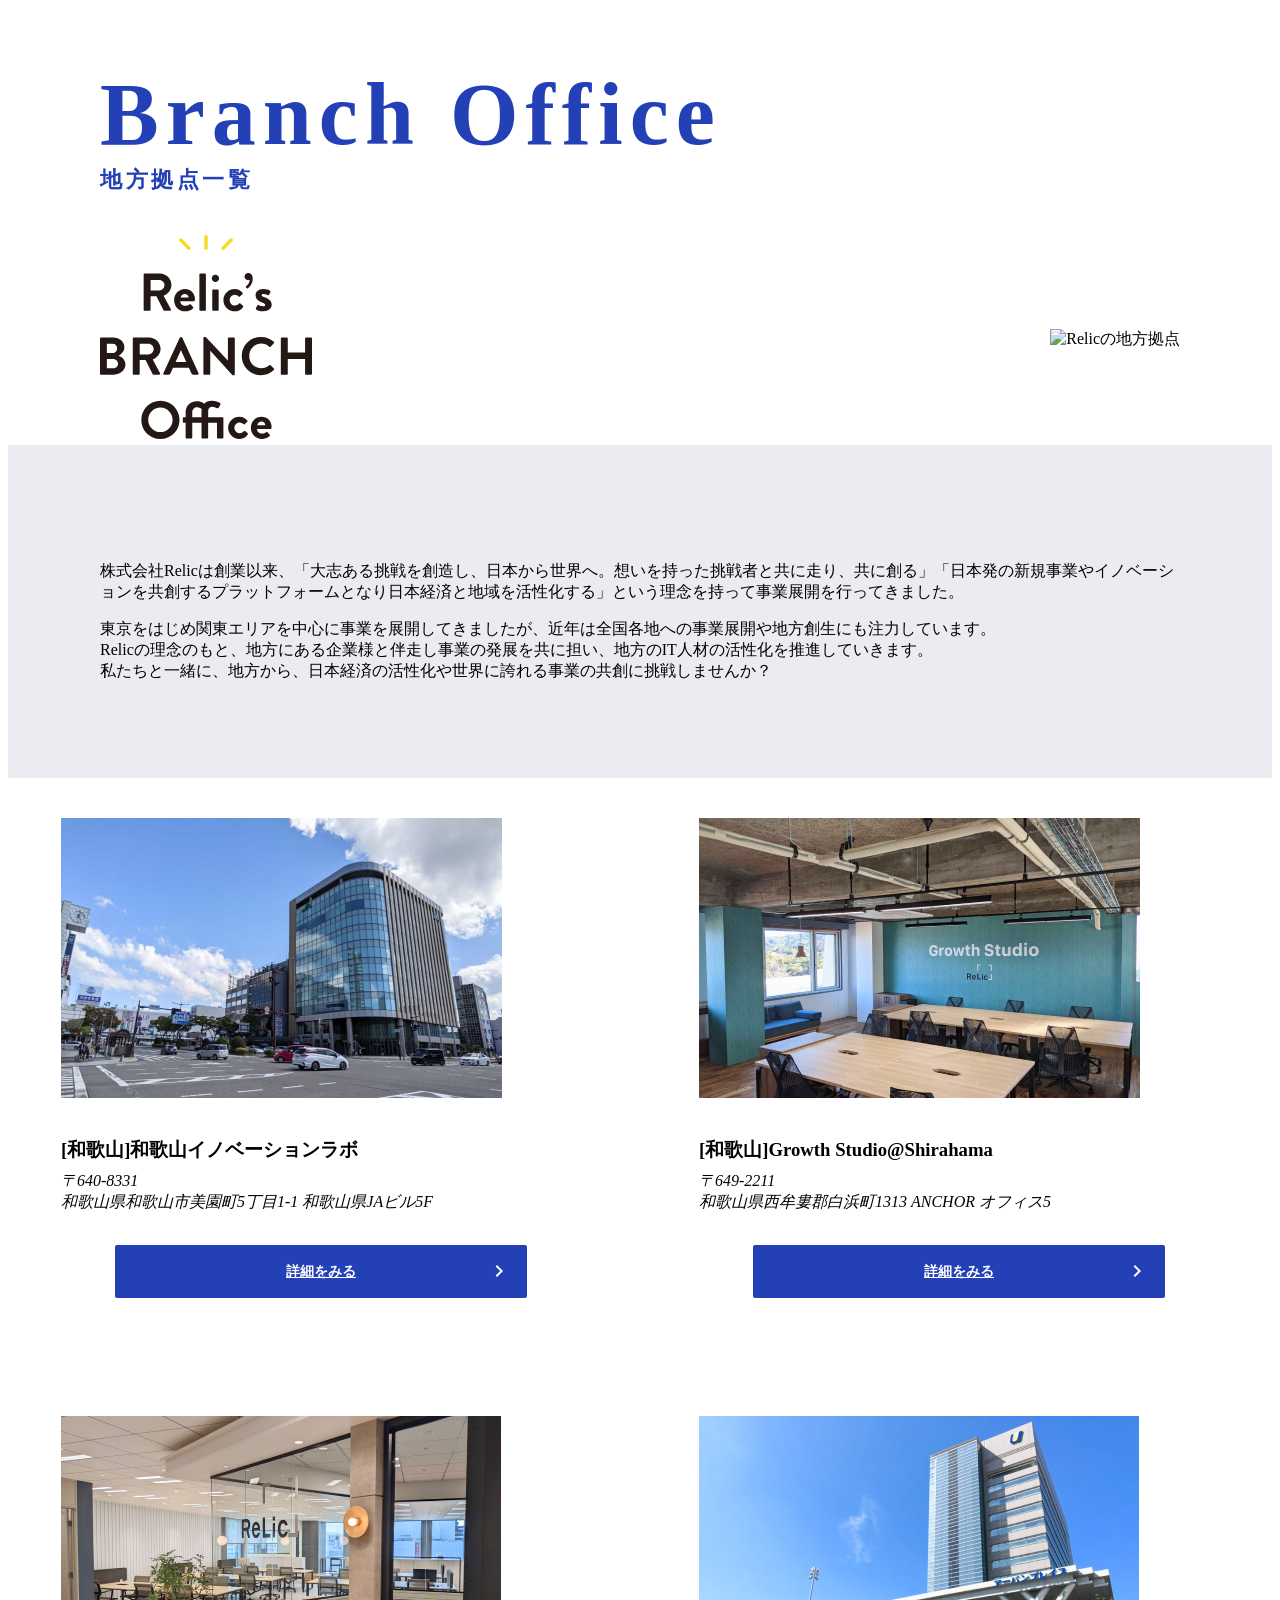
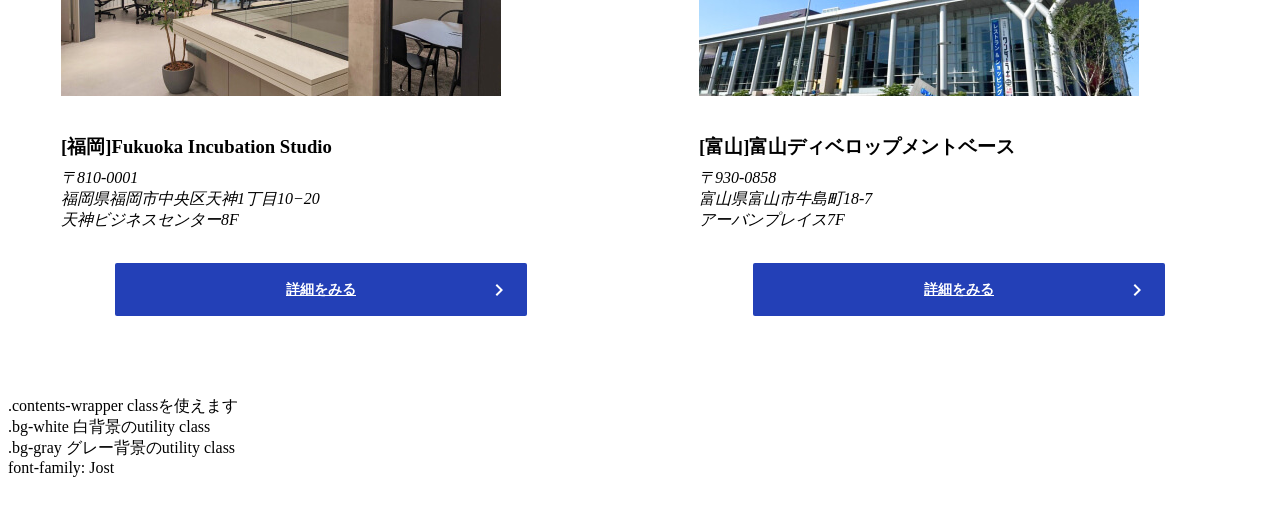
==== commit 5aef5b34: "修正した" ====
--- a/index.html
+++ b/index.html
@@ -31,17 +31,17 @@
         </nav>
         <!-- メインコンテンツここから -->
         <div class="bg-gray">
-          <h1 class="office-title">
-            <span class="office-title__main font-alphabet">Branch Office</span>
-            <span class="office-title__sub">地方拠点一覧</span>
+          <h1 class="title">
+            <span class="title-main font-alphabet">Branch Office</span>
+            <span class="title-sub">地方拠点一覧</span>
           </h1>
         </div>
         <section class="bg-white">
-          <div class="office-visual">
-            <div class="office-visual__title">
+          <div class="main-visual">
+            <h2 class="main-visual-title">
               <img src="./src/img/branch_office_logo_sparkle.svg" alt="" />
-            </div>
-            <picture class="office-visual__img">
+            </h2>
+            <picture class="main-visual-img">
               <source
                 srcset="./src/img/map_pc.png"
                 media="(min-width: 1024px)"
@@ -50,20 +50,177 @@
             </picture>
           </div>
         </section>
-        <div class="office-introduction">
-          <div class="office-introduction__text">
-            <p class="office-introduction__text--nomal">
-              <span class="block-inline"
-                >株式会社Relicは創業以来、「大志ある挑戦を創造し、日本から世界へ。想いを持った挑戦者と共に走り、共に創る」</span
-              >
-              <span class="block-inline"
-                >「⽇本発の新規事業やイノベーションを共創するプラットフォームとなり⽇本経済と地域を活性化する」という理念を持って事業展開を行ってきました。</span
-              >
+        <div class="introduction-content">
+          <div class="introduction-content-block">
+            <p class="mb24">
+              株式会社Relicは創業以来、「大志ある挑戦を創造し、日本から世界へ。想いを持った挑戦者と共に走り、共に創る」「⽇本発の新規事業やイノベーションを共創するプラットフォームとなり⽇本経済と地域を活性化する」という理念を持って事業展開を行ってきました。
             </p>
-            <p class="office-introduction__text--em">
+            <p class="font-bold">
               東京をはじめ関東エリアを中心に事業を展開してきましたが、近年は全国各地への事業展開や地方創生にも注力しています。<br />Relicの理念のもと、地方にある企業様と伴走し事業の発展を共に担い、地方のIT人材の活性化を推進していきます。<br />私たちと一緒に、地方から、日本経済の活性化や世界に誇れる事業の共創に挑戦しませんか？
             </p>
           </div>
+        </div>
+        <div class="office-content bg-gray">
+          <ul class="office-content__list">
+            <li class="office-content__item bg-white">
+              <div class="office-content__image">
+                <img src="./src/img/office_wakayama.jpeg" alt="" />
+              </div>
+              <div class="office-content__info">
+                <h3 class="office-content__name">
+                  [和歌山]和歌山イノベーションラボ
+                </h3>
+                <address class="office-content__address">
+                  〒640-8331<br />和歌山県和歌山市美園町5丁目1-1
+                  和歌山県JAビル5F
+                </address>
+              </div>
+              <a
+                href="https://relic.co.jp/company/branch_office/wakayama_innovationlabo/"
+                class="office-content__link"
+              >
+                詳細をみる
+                <svg
+                  class="office-content__link__icon"
+                  viewBox="0 0 24 24"
+                  width="24"
+                  height="24"
+                  fill="none"
+                  xmlns="http://www.w3.org/2000/svg"
+                  role="img"
+                  aria-labelledby="react-aria6915134804-4"
+                  class="css-1rvdti0 e1jipay70"
+                >
+                  <title id="react-aria6915134804-4">内部リンク</title>
+                  <path
+                    fill-rule="evenodd"
+                    clip-rule="evenodd"
+                    d="M8.6001 7.4L10.0001 6L16.0001 12L10.0001 18L8.6001 16.6L13.2001 12L8.6001 7.4Z"
+                    fill="#FFF"
+                  ></path>
+                </svg>
+              </a>
+            </li>
+            <li class="office-content__item bg-white">
+              <div class="office-content__image">
+                <img src="./src/img/office_shirahama.jpeg" alt="" />
+              </div>
+              <div class="office-content__info">
+                <h3 class="office-content__name">
+                  [和歌山]Growth Studio@Shirahama
+                </h3>
+                <address class="office-content__address">
+                  〒649-2211<br />
+                  和歌山県西牟婁郡白浜町1313 ANCHOR オフィス5
+                </address>
+              </div>
+              <a
+                href="https://relic.co.jp/company/branch_office/growth_studio_shirahama/"
+                class="office-content__link"
+              >
+                詳細をみる
+                <svg
+                  class="office-content__link__icon"
+                  viewBox="0 0 24 24"
+                  width="24"
+                  height="24"
+                  fill="none"
+                  xmlns="http://www.w3.org/2000/svg"
+                  role="img"
+                  aria-labelledby="react-aria6915134804-4"
+                  class="css-1rvdti0 e1jipay70"
+                >
+                  <title id="react-aria6915134804-4">内部リンク</title>
+                  <path
+                    fill-rule="evenodd"
+                    clip-rule="evenodd"
+                    d="M8.6001 7.4L10.0001 6L16.0001 12L10.0001 18L8.6001 16.6L13.2001 12L8.6001 7.4Z"
+                    fill="#FFF"
+                  ></path>
+                </svg>
+              </a>
+            </li>
+            <li class="office-content__item bg-white">
+              <div class="office-content__image">
+                <img src="./src/img/office_fukuoka.jpeg" alt="" />
+              </div>
+              <div class="office-content__info">
+                <h3 class="office-content__name">
+                  [福岡]Fukuoka Incubation Studio
+                </h3>
+                <address class="office-content__address">
+                  〒810-0001<br />
+                  福岡県福岡市中央区天神1丁目10−20<br />
+                  天神ビジネスセンター8F
+                </address>
+              </div>
+              <a
+                href="https://prtimes.jp/main/html/rd/p/000000120.000016318.html"
+                class="office-content__link"
+              >
+                詳細をみる
+                <svg
+                  class="office-content__link__icon"
+                  viewBox="0 0 24 24"
+                  width="24"
+                  height="24"
+                  fill="none"
+                  xmlns="http://www.w3.org/2000/svg"
+                  role="img"
+                  aria-labelledby="react-aria6915134804-4"
+                  class="css-1rvdti0 e1jipay70"
+                >
+                  <title id="react-aria6915134804-4">内部リンク</title>
+                  <path
+                    fill-rule="evenodd"
+                    clip-rule="evenodd"
+                    d="M8.6001 7.4L10.0001 6L16.0001 12L10.0001 18L8.6001 16.6L13.2001 12L8.6001 7.4Z"
+                    fill="#FFF"
+                  ></path>
+                </svg>
+              </a>
+            </li>
+            <li class="office-content__item bg-white">
+              <div class="office-content__image">
+                <img src="./src/img/office_toyama.jpeg" alt="" />
+              </div>
+              <div class="office-content__info">
+                <h3 class="office-content__name">
+                  [富山]富山ディベロップメントベース
+                </h3>
+                <address class="office-content__address">
+                  〒930-0858<br />
+                  富山県富山市牛島町18-7<br />
+                  アーバンプレイス7F
+                </address>
+              </div>
+              <a
+                href="https://prtimes.jp/main/html/rd/p/000000121.000016318.html"
+                class="office-content__link"
+              >
+                詳細をみる
+                <svg
+                  class="office-content__link__icon"
+                  viewBox="0 0 24 24"
+                  width="24"
+                  height="24"
+                  fill="none"
+                  xmlns="http://www.w3.org/2000/svg"
+                  role="img"
+                  aria-labelledby="react-aria6915134804-4"
+                  class="css-1rvdti0 e1jipay70"
+                >
+                  <title id="react-aria6915134804-4">内部リンク</title>
+                  <path
+                    fill-rule="evenodd"
+                    clip-rule="evenodd"
+                    d="M8.6001 7.4L10.0001 6L16.0001 12L10.0001 18L8.6001 16.6L13.2001 12L8.6001 7.4Z"
+                    fill="#FFF"
+                  ></path>
+                </svg>
+              </a>
+            </li>
+          </ul>
         </div>
 
         <div class="contents-wrapper">.contents-wrapper classを使えます</div>
--- a/styles.css
+++ b/styles.css
@@ -1,4 +1,4 @@
-.office-title {
+.title {
   position: relative;
   box-sizing: content-box;
   max-width: 1080px;
@@ -8,39 +8,43 @@
   color: #2340b7;
   text-align: center;
 }
-.office-title__main {
+@media screen and (min-width: 768px) {
+  .title {
+    padding-top: 20px;
+    padding-bottom: 40px;
+    text-align: left;
+  }
+}
+@media screen and (min-width: 1024px) {
+  .title {
+    margin: 0 auto;
+  }
+}
+.title .title-main {
   display: block;
   font-size: 3rem;
   font-weight: 600;
   letter-spacing: 0.02em;
 }
-.office-title__sub {
+@media screen and (min-width: 768px) {
+  .title .title-main {
+    font-size: 5.5rem;
+    letter-spacing: 0.08em;
+  }
+}
+.title .title-sub {
   display: block;
   font-size: 0.875rem;
   letter-spacing: 0.25em;
 }
 @media screen and (min-width: 768px) {
-  .office-title {
-    padding-top: 20px;
-    padding-bottom: 40px;
-    text-align: left;
-  }
-  .office-title__main {
-    font-size: 5.5rem;
-    letter-spacing: 0.08em;
-  }
-  .office-title__sub {
+  .title .title-sub {
     font-size: 1.375rem;
     letter-spacing: 0.16em;
   }
 }
-@media screen and (min-width: 1024px) {
-  .office-title {
-    margin: 0 auto;
-  }
-}
-
-.office-visual {
+
+.main-visual {
   position: relative;
   box-sizing: content-box;
   max-width: 1080px;
@@ -53,7 +57,14 @@
   opacity: 1;
   transition: all 1.2s ease 300ms;
 }
-.office-visual__title {
+@media screen and (min-width: 1024px) {
+  .main-visual {
+    padding: 0px 24px;
+    margin: 0px auto;
+  }
+}
+
+.main-visual-title {
   position: absolute;
   width: 1px;
   height: 1px;
@@ -64,16 +75,8 @@
   white-space: nowrap;
   border: 0;
 }
-.office-visual__img {
-  max-width: 727px;
-  margin: 0 auto;
-}
-@media screen and (min-width: 1024px) {
-  .office-visual {
-    padding: 0px 24px;
-    margin: 0px auto;
-  }
-  .office-visual__title {
+@media screen and (min-width: 1024px) {
+  .main-visual-title {
     position: static;
     width: auto;
     height: auto;
@@ -84,41 +87,121 @@
     border: 0;
     width: 212px;
   }
-  .office-visual__img {
+}
+
+.main-visual-img {
+  max-width: 727px;
+  margin: 0 auto;
+}
+@media screen and (min-width: 1024px) {
+  .main-visual-img {
     margin: 0;
   }
 }
 
-.office-introduction {
+.introduction-content {
   padding: 40px 0;
   background-color: #ebebf2;
 }
-.office-introduction__text {
+@media screen and (min-width: 1024px) {
+  .introduction-content {
+    padding: 100px 0 80px;
+  }
+}
+
+.introduction-content-block {
   position: relative;
   box-sizing: content-box;
   max-width: 1080px;
   padding: 0 24px;
 }
-.office-introduction__text--nomal {
+@media screen and (min-width: 1024px) {
+  .introduction-content-block {
+    margin: 0 auto;
+  }
+}
+
+/* office-list */
+.office-content {
+  padding-bottom: 40px;
+}
+
+.office-content__list {
+  max-width: 1080px;
+  box-sizing: content-box;
+  display: grid;
+  justify-content: center;
+  gap: 24px 32px;
+}
+
+.office-content__item {
+  max-width: 520px;
+  display: flex;
+  flex-direction: column;
+  padding: 32px 24px;
+}
+
+.office-content__image {
+  margin-bottom: 16px;
+}
+
+.office-content__info {
+  margin-bottom: 24px;
+}
+
+.office-content__name {
+  margin-bottom: 8px;
+}
+
+.office-content__address {
   font-size: 1rem;
-  margin-bottom: 24px;
-}
-.office-introduction__text--em {
-  font-size: 1rem;
+}
+
+.office-content__link {
+  position: relative;
+  display: flex;
+  align-items: center;
+  justify-content: center;
+  width: 100%;
+  padding: 16px;
+  font-size: 0.875rem;
   font-weight: 700;
-}
-@media screen and (min-width: 1024px) {
-  .office-introduction {
-    padding: 100px 0 80px;
-  }
-  .office-introduction__text {
-    margin: 0 auto;
-  }
-  .office-introduction__text--nomal {
-    font-size: 1.125rem;
-    margin-bottom: 40px;
-  }
-  .office-introduction__text--em {
-    font-size: 1.125rem;
-  }
-}
+  line-height: 1.5;
+  color: #fff;
+  background: #2340b7;
+  border-radius: 2px;
+}
+
+.office-content__link__icon {
+  position: absolute;
+  right: 16px;
+  transition: transform 0.2s;
+}
+
+/* PC */
+@media screen and (min-width: 1024px) {
+  .office-content__list {
+    grid-template-columns: 1fr 1fr;
+    gap: 38px;
+    margin: 0 auto;
+    padding: 0 24px;
+  }
+
+  .office-content__item {
+    width: 520px;
+    padding: 40px;
+  }
+
+  .office-content__info {
+    margin-bottom: 32px;
+  }
+
+  .office-content__link {
+    width: 380px;
+    margin: 0 auto;
+  }
+
+  .office-content__link:hover .office-content__link__icon {
+    transform: translateX(8px);
+  }
+}
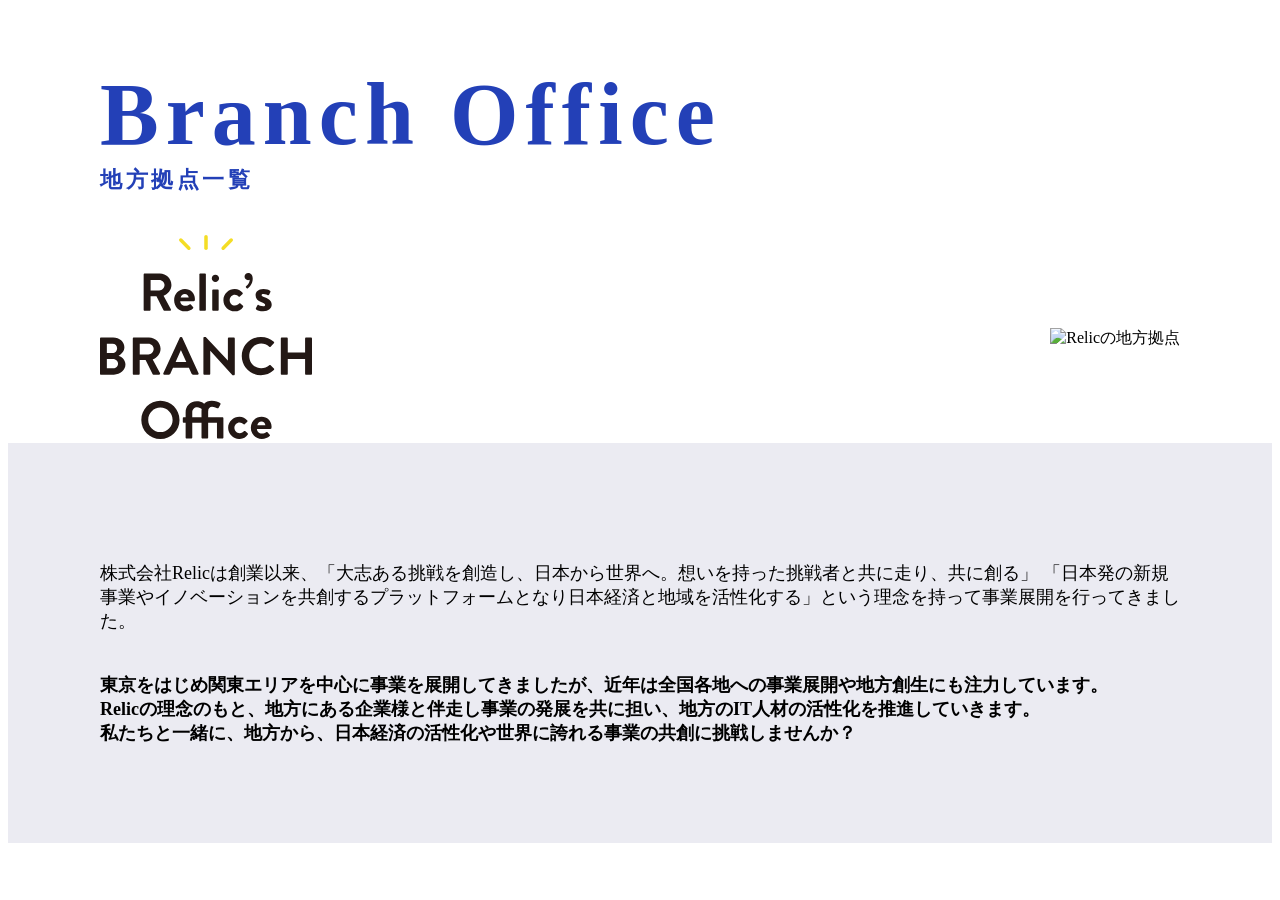
==== commit 601146e1: "レビュー後再々修正" ====
--- a/index.html
+++ b/index.html
@@ -31,17 +31,17 @@
         </nav>
         <!-- メインコンテンツここから -->
         <div class="bg-gray">
-          <h1 class="title">
-            <span class="title-main font-alphabet">Branch Office</span>
-            <span class="title-sub">地方拠点一覧</span>
+          <h1 class="office-title">
+            <span class="office-title__main font-alphabet">Branch Office</span>
+            <span class="office-title__sub">地方拠点一覧</span>
           </h1>
         </div>
         <section class="bg-white">
-          <div class="main-visual">
-            <h2 class="main-visual-title">
+          <div class="office-visual">
+            <div class="office-visual__title">
               <img src="./src/img/branch_office_logo_sparkle.svg" alt="" />
-            </h2>
-            <picture class="main-visual-img">
+            </div>
+            <picture class="office-visual__img">
               <source
                 srcset="./src/img/map_pc.png"
                 media="(min-width: 1024px)"
@@ -50,183 +50,21 @@
             </picture>
           </div>
         </section>
-        <div class="introduction-content">
-          <div class="introduction-content-block">
-            <p class="mb24">
-              株式会社Relicは創業以来、「大志ある挑戦を創造し、日本から世界へ。想いを持った挑戦者と共に走り、共に創る」「⽇本発の新規事業やイノベーションを共創するプラットフォームとなり⽇本経済と地域を活性化する」という理念を持って事業展開を行ってきました。
+        <div class="office-introduction">
+          <div class="office-introduction__content">
+            <p class="office-introduction__text">
+              <span class="block-inline"
+                >株式会社Relicは創業以来、「大志ある挑戦を創造し、日本から世界へ。想いを持った挑戦者と共に走り、共に創る」</span
+              >
+              <span class="block-inline"
+                >「⽇本発の新規事業やイノベーションを共創するプラットフォームとなり⽇本経済と地域を活性化する」という理念を持って事業展開を行ってきました。</span
+              >
             </p>
-            <p class="font-bold">
+            <p class="office-introduction__text--em">
               東京をはじめ関東エリアを中心に事業を展開してきましたが、近年は全国各地への事業展開や地方創生にも注力しています。<br />Relicの理念のもと、地方にある企業様と伴走し事業の発展を共に担い、地方のIT人材の活性化を推進していきます。<br />私たちと一緒に、地方から、日本経済の活性化や世界に誇れる事業の共創に挑戦しませんか？
             </p>
           </div>
         </div>
-        <div class="office-content bg-gray">
-          <ul class="office-content__list">
-            <li class="office-content__item bg-white">
-              <div class="office-content__image">
-                <img src="./src/img/office_wakayama.jpeg" alt="" />
-              </div>
-              <div class="office-content__info">
-                <h3 class="office-content__name">
-                  [和歌山]和歌山イノベーションラボ
-                </h3>
-                <address class="office-content__address">
-                  〒640-8331<br />和歌山県和歌山市美園町5丁目1-1
-                  和歌山県JAビル5F
-                </address>
-              </div>
-              <a
-                href="https://relic.co.jp/company/branch_office/wakayama_innovationlabo/"
-                class="office-content__link"
-              >
-                詳細をみる
-                <svg
-                  class="office-content__link__icon"
-                  viewBox="0 0 24 24"
-                  width="24"
-                  height="24"
-                  fill="none"
-                  xmlns="http://www.w3.org/2000/svg"
-                  role="img"
-                  aria-labelledby="react-aria6915134804-4"
-                  class="css-1rvdti0 e1jipay70"
-                >
-                  <title id="react-aria6915134804-4">内部リンク</title>
-                  <path
-                    fill-rule="evenodd"
-                    clip-rule="evenodd"
-                    d="M8.6001 7.4L10.0001 6L16.0001 12L10.0001 18L8.6001 16.6L13.2001 12L8.6001 7.4Z"
-                    fill="#FFF"
-                  ></path>
-                </svg>
-              </a>
-            </li>
-            <li class="office-content__item bg-white">
-              <div class="office-content__image">
-                <img src="./src/img/office_shirahama.jpeg" alt="" />
-              </div>
-              <div class="office-content__info">
-                <h3 class="office-content__name">
-                  [和歌山]Growth Studio@Shirahama
-                </h3>
-                <address class="office-content__address">
-                  〒649-2211<br />
-                  和歌山県西牟婁郡白浜町1313 ANCHOR オフィス5
-                </address>
-              </div>
-              <a
-                href="https://relic.co.jp/company/branch_office/growth_studio_shirahama/"
-                class="office-content__link"
-              >
-                詳細をみる
-                <svg
-                  class="office-content__link__icon"
-                  viewBox="0 0 24 24"
-                  width="24"
-                  height="24"
-                  fill="none"
-                  xmlns="http://www.w3.org/2000/svg"
-                  role="img"
-                  aria-labelledby="react-aria6915134804-4"
-                  class="css-1rvdti0 e1jipay70"
-                >
-                  <title id="react-aria6915134804-4">内部リンク</title>
-                  <path
-                    fill-rule="evenodd"
-                    clip-rule="evenodd"
-                    d="M8.6001 7.4L10.0001 6L16.0001 12L10.0001 18L8.6001 16.6L13.2001 12L8.6001 7.4Z"
-                    fill="#FFF"
-                  ></path>
-                </svg>
-              </a>
-            </li>
-            <li class="office-content__item bg-white">
-              <div class="office-content__image">
-                <img src="./src/img/office_fukuoka.jpeg" alt="" />
-              </div>
-              <div class="office-content__info">
-                <h3 class="office-content__name">
-                  [福岡]Fukuoka Incubation Studio
-                </h3>
-                <address class="office-content__address">
-                  〒810-0001<br />
-                  福岡県福岡市中央区天神1丁目10−20<br />
-                  天神ビジネスセンター8F
-                </address>
-              </div>
-              <a
-                href="https://prtimes.jp/main/html/rd/p/000000120.000016318.html"
-                class="office-content__link"
-              >
-                詳細をみる
-                <svg
-                  class="office-content__link__icon"
-                  viewBox="0 0 24 24"
-                  width="24"
-                  height="24"
-                  fill="none"
-                  xmlns="http://www.w3.org/2000/svg"
-                  role="img"
-                  aria-labelledby="react-aria6915134804-4"
-                  class="css-1rvdti0 e1jipay70"
-                >
-                  <title id="react-aria6915134804-4">内部リンク</title>
-                  <path
-                    fill-rule="evenodd"
-                    clip-rule="evenodd"
-                    d="M8.6001 7.4L10.0001 6L16.0001 12L10.0001 18L8.6001 16.6L13.2001 12L8.6001 7.4Z"
-                    fill="#FFF"
-                  ></path>
-                </svg>
-              </a>
-            </li>
-            <li class="office-content__item bg-white">
-              <div class="office-content__image">
-                <img src="./src/img/office_toyama.jpeg" alt="" />
-              </div>
-              <div class="office-content__info">
-                <h3 class="office-content__name">
-                  [富山]富山ディベロップメントベース
-                </h3>
-                <address class="office-content__address">
-                  〒930-0858<br />
-                  富山県富山市牛島町18-7<br />
-                  アーバンプレイス7F
-                </address>
-              </div>
-              <a
-                href="https://prtimes.jp/main/html/rd/p/000000121.000016318.html"
-                class="office-content__link"
-              >
-                詳細をみる
-                <svg
-                  class="office-content__link__icon"
-                  viewBox="0 0 24 24"
-                  width="24"
-                  height="24"
-                  fill="none"
-                  xmlns="http://www.w3.org/2000/svg"
-                  role="img"
-                  aria-labelledby="react-aria6915134804-4"
-                  class="css-1rvdti0 e1jipay70"
-                >
-                  <title id="react-aria6915134804-4">内部リンク</title>
-                  <path
-                    fill-rule="evenodd"
-                    clip-rule="evenodd"
-                    d="M8.6001 7.4L10.0001 6L16.0001 12L10.0001 18L8.6001 16.6L13.2001 12L8.6001 7.4Z"
-                    fill="#FFF"
-                  ></path>
-                </svg>
-              </a>
-            </li>
-          </ul>
-        </div>
-
-        <div class="contents-wrapper">.contents-wrapper classを使えます</div>
-        <div class="bg-white">.bg-white 白背景のutility class</div>
-        <div class="bg-gray">.bg-gray グレー背景のutility class</div>
-        <div class="font-alphabet">font-family: Jost</div>
 
         <!-- メインコンテンツここまで -->
       </main>
--- a/styles.css
+++ b/styles.css
@@ -1,4 +1,4 @@
-.title {
+.office-title {
   position: relative;
   box-sizing: content-box;
   max-width: 1080px;
@@ -8,43 +8,39 @@
   color: #2340b7;
   text-align: center;
 }
-@media screen and (min-width: 768px) {
-  .title {
-    padding-top: 20px;
-    padding-bottom: 40px;
-    text-align: left;
-  }
-}
-@media screen and (min-width: 1024px) {
-  .title {
-    margin: 0 auto;
-  }
-}
-.title .title-main {
+.office-title__main {
   display: block;
   font-size: 3rem;
   font-weight: 600;
   letter-spacing: 0.02em;
 }
-@media screen and (min-width: 768px) {
-  .title .title-main {
-    font-size: 5.5rem;
-    letter-spacing: 0.08em;
-  }
-}
-.title .title-sub {
+.office-title__sub {
   display: block;
   font-size: 0.875rem;
   letter-spacing: 0.25em;
 }
 @media screen and (min-width: 768px) {
-  .title .title-sub {
+  .office-title {
+    padding-top: 20px;
+    padding-bottom: 40px;
+    text-align: left;
+  }
+  .office-title__main {
+    font-size: 5.5rem;
+    letter-spacing: 0.08em;
+  }
+  .office-title__sub {
     font-size: 1.375rem;
     letter-spacing: 0.16em;
   }
 }
+@media screen and (min-width: 1024px) {
+  .office-title {
+    margin: 0 auto;
+  }
+}
 
-.main-visual {
+.office-visual {
   position: relative;
   box-sizing: content-box;
   max-width: 1080px;
@@ -57,14 +53,7 @@
   opacity: 1;
   transition: all 1.2s ease 300ms;
 }
-@media screen and (min-width: 1024px) {
-  .main-visual {
-    padding: 0px 24px;
-    margin: 0px auto;
-  }
-}
-
-.main-visual-title {
+.office-visual__title {
   position: absolute;
   width: 1px;
   height: 1px;
@@ -75,8 +64,16 @@
   white-space: nowrap;
   border: 0;
 }
+.office-visual__img {
+  max-width: 727px;
+  margin: 0 auto;
+}
 @media screen and (min-width: 1024px) {
-  .main-visual-title {
+  .office-visual {
+    padding: 0px 24px;
+    margin: 0px auto;
+  }
+  .office-visual__title {
     position: static;
     width: auto;
     height: auto;
@@ -87,121 +84,41 @@
     border: 0;
     width: 212px;
   }
-}
-
-.main-visual-img {
-  max-width: 727px;
-  margin: 0 auto;
-}
-@media screen and (min-width: 1024px) {
-  .main-visual-img {
+  .office-visual__img {
     margin: 0;
   }
 }
 
-.introduction-content {
+.office-introduction {
   padding: 40px 0;
   background-color: #ebebf2;
 }
-@media screen and (min-width: 1024px) {
-  .introduction-content {
-    padding: 100px 0 80px;
-  }
-}
-
-.introduction-content-block {
+.office-introduction__content {
   position: relative;
   box-sizing: content-box;
   max-width: 1080px;
   padding: 0 24px;
 }
+.office-introduction__text {
+  font-size: 1rem;
+  margin-bottom: 24px;
+}
+.office-introduction__text--em {
+  font-size: 1rem;
+  font-weight: 700;
+}
 @media screen and (min-width: 1024px) {
-  .introduction-content-block {
+  .office-introduction {
+    padding: 100px 0 80px;
+  }
+  .office-introduction__content {
     margin: 0 auto;
   }
-}
-
-/* office-list */
-.office-content {
-  padding-bottom: 40px;
-}
-
-.office-content__list {
-  max-width: 1080px;
-  box-sizing: content-box;
-  display: grid;
-  justify-content: center;
-  gap: 24px 32px;
-}
-
-.office-content__item {
-  max-width: 520px;
-  display: flex;
-  flex-direction: column;
-  padding: 32px 24px;
-}
-
-.office-content__image {
-  margin-bottom: 16px;
-}
-
-.office-content__info {
-  margin-bottom: 24px;
-}
-
-.office-content__name {
-  margin-bottom: 8px;
-}
-
-.office-content__address {
-  font-size: 1rem;
-}
-
-.office-content__link {
-  position: relative;
-  display: flex;
-  align-items: center;
-  justify-content: center;
-  width: 100%;
-  padding: 16px;
-  font-size: 0.875rem;
-  font-weight: 700;
-  line-height: 1.5;
-  color: #fff;
-  background: #2340b7;
-  border-radius: 2px;
-}
-
-.office-content__link__icon {
-  position: absolute;
-  right: 16px;
-  transition: transform 0.2s;
-}
-
-/* PC */
-@media screen and (min-width: 1024px) {
-  .office-content__list {
-    grid-template-columns: 1fr 1fr;
-    gap: 38px;
-    margin: 0 auto;
-    padding: 0 24px;
+  .office-introduction__text {
+    font-size: 1.125rem;
+    margin-bottom: 40px;
   }
-
-  .office-content__item {
-    width: 520px;
-    padding: 40px;
-  }
-
-  .office-content__info {
-    margin-bottom: 32px;
-  }
-
-  .office-content__link {
-    width: 380px;
-    margin: 0 auto;
-  }
-
-  .office-content__link:hover .office-content__link__icon {
-    transform: translateX(8px);
+  .office-introduction__text--em {
+    font-size: 1.125rem;
   }
 }
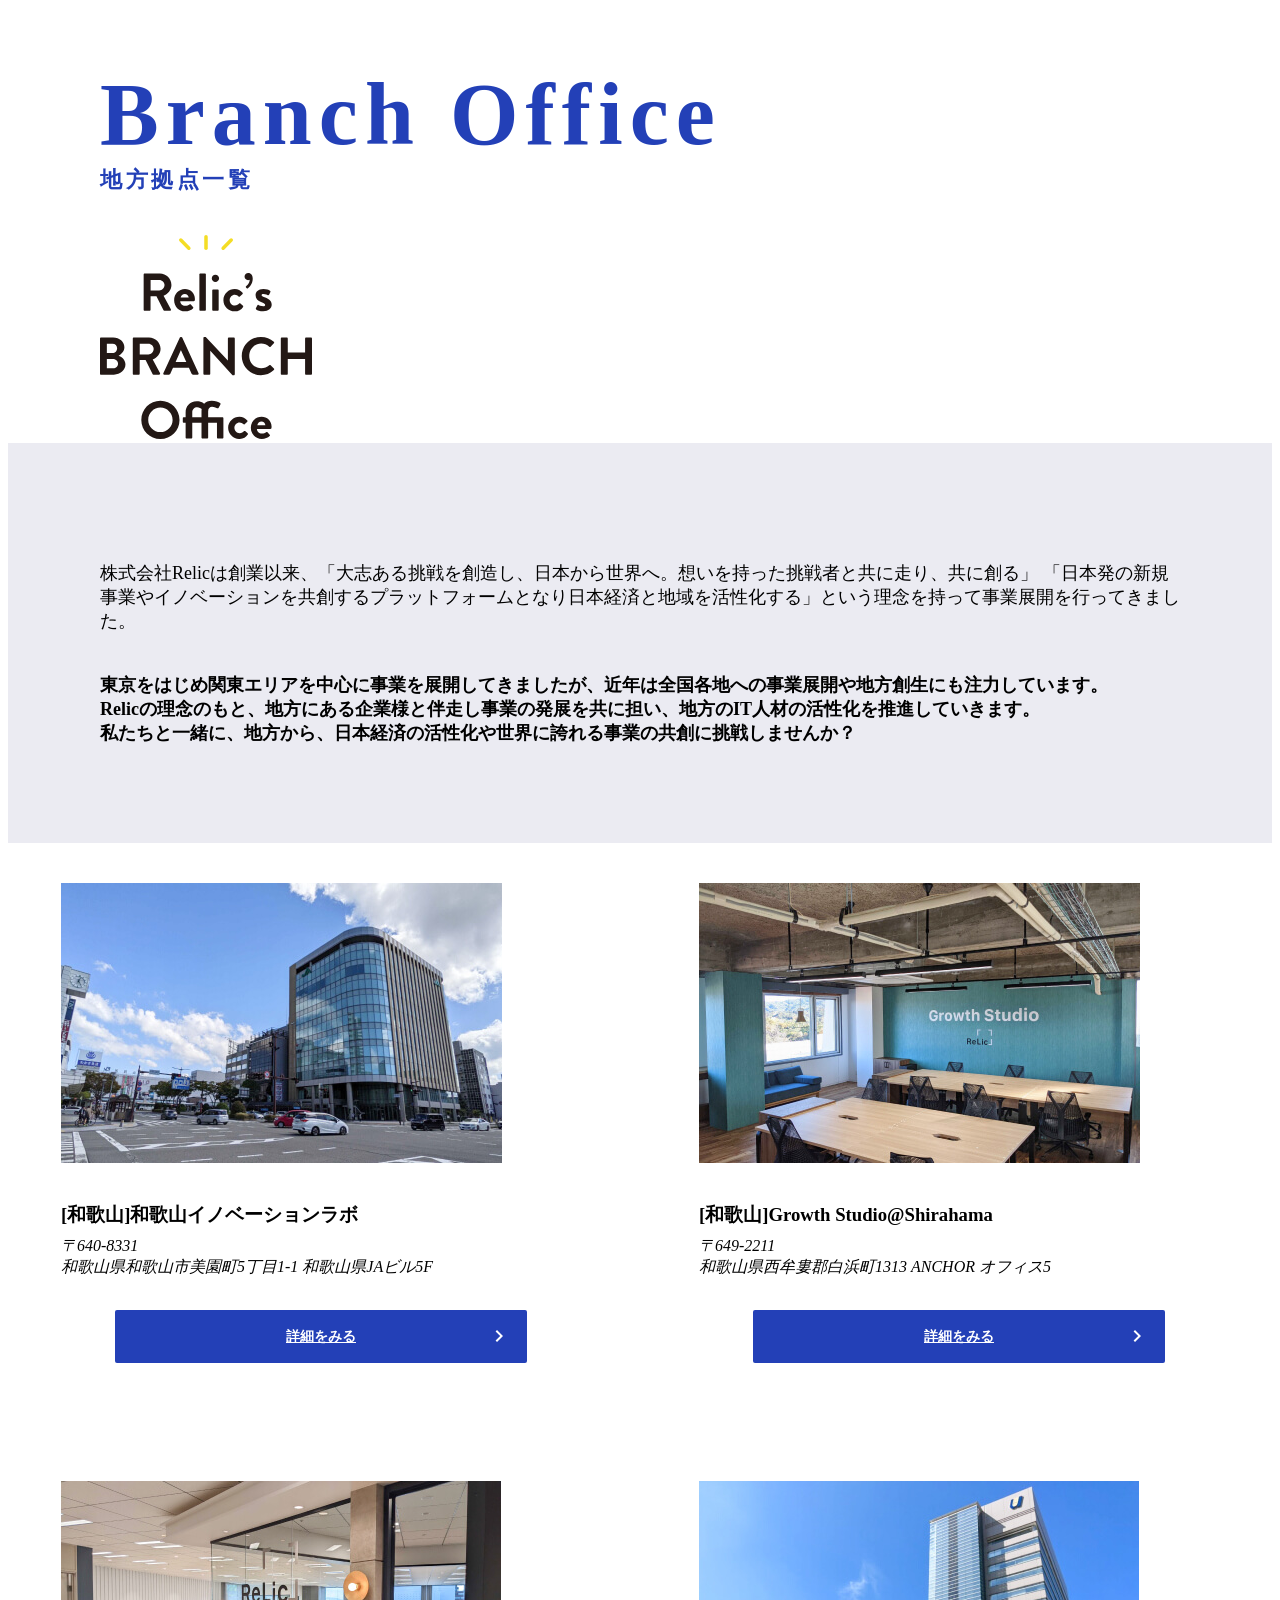
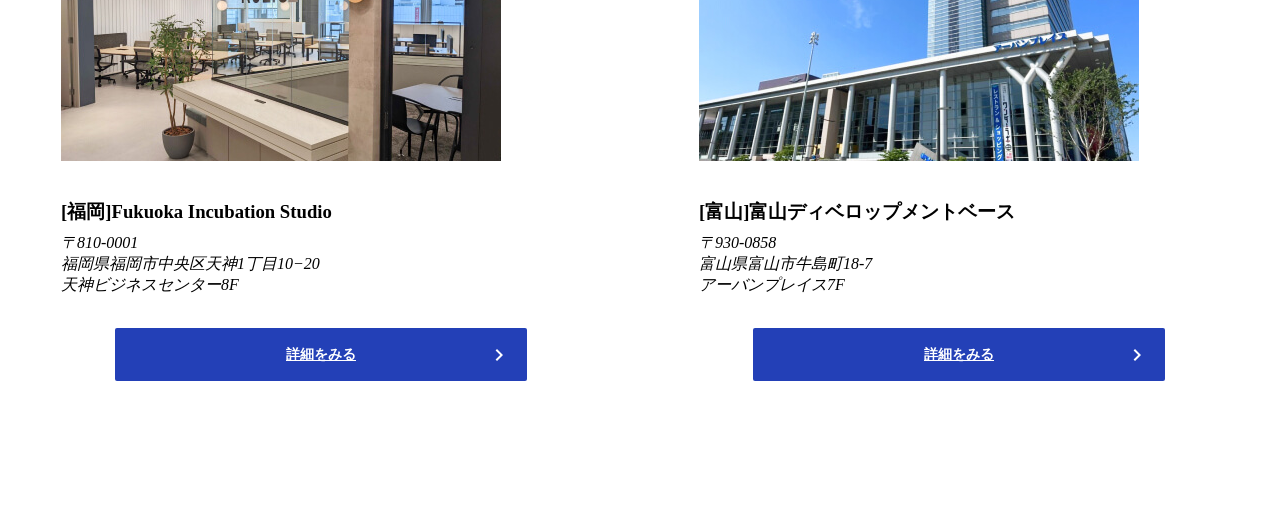
==== commit 9f4f7192: "Merge pull request #1 from ayumin418/csb-bjji5p listコンテンツ対応" ====
--- a/index.html
+++ b/index.html
@@ -65,6 +65,168 @@
             </p>
           </div>
         </div>
+        <div class="office-content bg-gray">
+          <ul class="office-content__list">
+            <li class="office-content__item bg-white">
+              <div class="office-content__image">
+                <img src="./src/img/office_wakayama.jpeg" alt="" />
+              </div>
+              <div class="office-content__info">
+                <h3 class="office-content__name">
+                  [和歌山]和歌山イノベーションラボ
+                </h3>
+                <address class="office-content__address">
+                  〒640-8331<br />和歌山県和歌山市美園町5丁目1-1
+                  和歌山県JAビル5F
+                </address>
+              </div>
+              <a
+                href="https://relic.co.jp/company/branch_office/wakayama_innovationlabo/"
+                class="office-content__link"
+              >
+                詳細をみる
+                <svg
+                  class="office-content__icon"
+                  viewBox="0 0 24 24"
+                  width="24"
+                  height="24"
+                  fill="none"
+                  xmlns="http://www.w3.org/2000/svg"
+                  role="img"
+                  aria-labelledby="react-aria6915134804-4"
+                  class="css-1rvdti0 e1jipay70"
+                >
+                  <title id="react-aria6915134804-4">内部リンク</title>
+                  <path
+                    fill-rule="evenodd"
+                    clip-rule="evenodd"
+                    d="M8.6001 7.4L10.0001 6L16.0001 12L10.0001 18L8.6001 16.6L13.2001 12L8.6001 7.4Z"
+                    fill="#FFF"
+                  ></path>
+                </svg>
+              </a>
+            </li>
+            <li class="office-content__item bg-white">
+              <div class="office-content__image">
+                <img src="./src/img/office_shirahama.jpeg" alt="" />
+              </div>
+              <div class="office-content__info">
+                <h3 class="office-content__name">
+                  [和歌山]Growth Studio@Shirahama
+                </h3>
+                <address class="office-content__address">
+                  〒649-2211<br />
+                  和歌山県西牟婁郡白浜町1313 ANCHOR オフィス5
+                </address>
+              </div>
+              <a
+                href="https://relic.co.jp/company/branch_office/growth_studio_shirahama/"
+                class="office-content__link"
+              >
+                詳細をみる
+                <svg
+                  class="office-content__icon"
+                  viewBox="0 0 24 24"
+                  width="24"
+                  height="24"
+                  fill="none"
+                  xmlns="http://www.w3.org/2000/svg"
+                  role="img"
+                  aria-labelledby="react-aria6915134804-4"
+                  class="css-1rvdti0 e1jipay70"
+                >
+                  <title id="react-aria6915134804-4">内部リンク</title>
+                  <path
+                    fill-rule="evenodd"
+                    clip-rule="evenodd"
+                    d="M8.6001 7.4L10.0001 6L16.0001 12L10.0001 18L8.6001 16.6L13.2001 12L8.6001 7.4Z"
+                    fill="#FFF"
+                  ></path>
+                </svg>
+              </a>
+            </li>
+            <li class="office-content__item bg-white">
+              <div class="office-content__image">
+                <img src="./src/img/office_fukuoka.jpeg" alt="" />
+              </div>
+              <div class="office-content__info">
+                <h3 class="office-content__name">
+                  [福岡]Fukuoka Incubation Studio
+                </h3>
+                <address class="office-content__address">
+                  〒810-0001<br />
+                  福岡県福岡市中央区天神1丁目10−20<br />
+                  天神ビジネスセンター8F
+                </address>
+              </div>
+              <a
+                href="https://prtimes.jp/main/html/rd/p/000000120.000016318.html"
+                class="office-content__link"
+              >
+                詳細をみる
+                <svg
+                  class="office-content__icon"
+                  viewBox="0 0 24 24"
+                  width="24"
+                  height="24"
+                  fill="none"
+                  xmlns="http://www.w3.org/2000/svg"
+                  role="img"
+                  aria-labelledby="react-aria6915134804-4"
+                  class="css-1rvdti0 e1jipay70"
+                >
+                  <title id="react-aria6915134804-4">内部リンク</title>
+                  <path
+                    fill-rule="evenodd"
+                    clip-rule="evenodd"
+                    d="M8.6001 7.4L10.0001 6L16.0001 12L10.0001 18L8.6001 16.6L13.2001 12L8.6001 7.4Z"
+                    fill="#FFF"
+                  ></path>
+                </svg>
+              </a>
+            </li>
+            <li class="office-content__item bg-white">
+              <div class="office-content__image">
+                <img src="./src/img/office_toyama.jpeg" alt="" />
+              </div>
+              <div class="office-content__info">
+                <h3 class="office-content__name">
+                  [富山]富山ディベロップメントベース
+                </h3>
+                <address class="office-content__address">
+                  〒930-0858<br />
+                  富山県富山市牛島町18-7<br />
+                  アーバンプレイス7F
+                </address>
+              </div>
+              <a
+                href="https://prtimes.jp/main/html/rd/p/000000121.000016318.html"
+                class="office-content__link"
+              >
+                詳細をみる
+                <svg
+                  class="office-content__icon"
+                  viewBox="0 0 24 24"
+                  width="24"
+                  height="24"
+                  fill="none"
+                  xmlns="http://www.w3.org/2000/svg"
+                  role="img"
+                  aria-labelledby="react-aria6915134804-4"
+                  class="css-1rvdti0 e1jipay70"
+                >
+                  <title id="react-aria6915134804-4">内部リンク</title>
+                  <path
+                    fill-rule="evenodd"
+                    clip-rule="evenodd"
+                    d="M8.6001 7.4L10.0001 6L16.0001 12L10.0001 18L8.6001 16.6L13.2001 12L8.6001 7.4Z"
+                    fill="#FFF"
+                  ></path>
+                </svg>
+              </a>
+            </li>
+          </ul>
+        </div>
 
         <!-- メインコンテンツここまで -->
       </main>
--- a/styles.css
+++ b/styles.css
@@ -122,3 +122,88 @@
     font-size: 1.125rem;
   }
 }
+
+/* office-list */
+.office-content {
+  padding-bottom: 40px;
+}
+
+.office-content__list {
+  max-width: 1080px;
+  box-sizing: content-box;
+  display: grid;
+  justify-content: center;
+  gap: 24px 32px;
+}
+
+.office-content__item {
+  max-width: 520px;
+  display: flex;
+  flex-direction: column;
+  padding: 32px 24px;
+}
+
+.office-content__image {
+  margin-bottom: 16px;
+}
+
+.office-content__info {
+  margin-bottom: 24px;
+}
+
+.office-content__name {
+  margin-bottom: 8px;
+}
+
+.office-content__address {
+  font-size: 1rem;
+}
+
+.office-content__link {
+  position: relative;
+  display: flex;
+  align-items: center;
+  justify-content: center;
+  width: 100%;
+  padding: 16px;
+  font-size: 0.875rem;
+  font-weight: 700;
+  line-height: 1.5;
+  color: #fff;
+  background: #2340b7;
+  border-radius: 2px;
+}
+
+.office-content__icon {
+  position: absolute;
+  right: 16px;
+  transition: transform 0.2s;
+}
+
+/* PC */
+@media screen and (min-width: 1024px) {
+  .office-content__list {
+    grid-template-columns: 1fr 1fr;
+    gap: 38px;
+    margin: 0 auto;
+    padding: 0 24px;
+  }
+
+  .office-content__item {
+    width: 520px;
+    padding: 40px;
+  }
+
+  .office-content__info {
+    margin-bottom: 32px;
+  }
+
+  .office-content__link {
+    width: 380px;
+    margin: 0 auto;
+  }
+
+  .office-content__link:hover .office-content__icon {
+    transform: translateX(8px);
+  }
+}
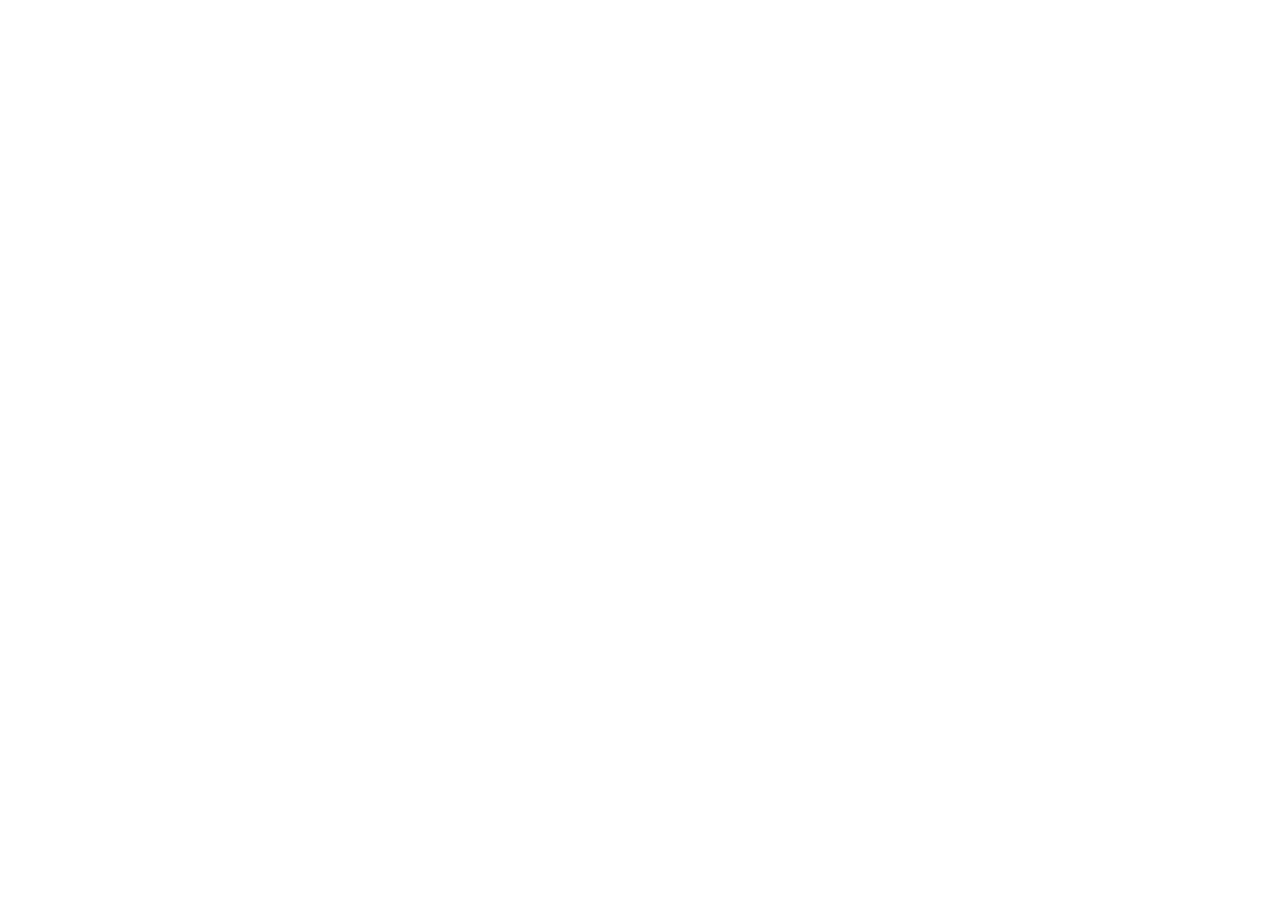
==== commit c5a91f29: "作業用ファイル作成" ====
--- a/index.html
+++ b/index.html
@@ -13,7 +13,7 @@
       href="https://fonts.googleapis.com/css2?family=Jost:wght@600&family=Noto+Sans+JP:wght@400;700&display=swap"
       rel="stylesheet"
     />
-    <link href="./styles.css" rel="stylesheet" type="text/css" media="all" />
+    <link href="./style.css" rel="stylesheet" type="text/css" media="all" />
   </head>
   <body>
     <div class="wrapper">
@@ -30,203 +30,6 @@
           <img src="./src/img/breadcrumb.png" alt="" class="breadcrumb-img" />
         </nav>
         <!-- メインコンテンツここから -->
-        <div class="bg-gray">
-          <h1 class="office-title">
-            <span class="office-title__main font-alphabet">Branch Office</span>
-            <span class="office-title__sub">地方拠点一覧</span>
-          </h1>
-        </div>
-        <section class="bg-white">
-          <div class="office-visual">
-            <div class="office-visual__title">
-              <img src="./src/img/branch_office_logo_sparkle.svg" alt="" />
-            </div>
-            <picture class="office-visual__img">
-              <source
-                srcset="./src/img/map_pc.png"
-                media="(min-width: 1024px)"
-              />
-              <img src="./src/img/map_sp.png" alt="Relicの地方拠点" />
-            </picture>
-          </div>
-        </section>
-        <div class="office-introduction">
-          <div class="office-introduction__content">
-            <p class="office-introduction__text">
-              <span class="block-inline"
-                >株式会社Relicは創業以来、「大志ある挑戦を創造し、日本から世界へ。想いを持った挑戦者と共に走り、共に創る」</span
-              >
-              <span class="block-inline"
-                >「⽇本発の新規事業やイノベーションを共創するプラットフォームとなり⽇本経済と地域を活性化する」という理念を持って事業展開を行ってきました。</span
-              >
-            </p>
-            <p class="office-introduction__text--em">
-              東京をはじめ関東エリアを中心に事業を展開してきましたが、近年は全国各地への事業展開や地方創生にも注力しています。<br />Relicの理念のもと、地方にある企業様と伴走し事業の発展を共に担い、地方のIT人材の活性化を推進していきます。<br />私たちと一緒に、地方から、日本経済の活性化や世界に誇れる事業の共創に挑戦しませんか？
-            </p>
-          </div>
-        </div>
-        <div class="office-content bg-gray">
-          <ul class="office-content__list">
-            <li class="office-content__item bg-white">
-              <div class="office-content__image">
-                <img src="./src/img/office_wakayama.jpeg" alt="" />
-              </div>
-              <div class="office-content__info">
-                <h3 class="office-content__name">
-                  [和歌山]和歌山イノベーションラボ
-                </h3>
-                <address class="office-content__address">
-                  〒640-8331<br />和歌山県和歌山市美園町5丁目1-1
-                  和歌山県JAビル5F
-                </address>
-              </div>
-              <a
-                href="https://relic.co.jp/company/branch_office/wakayama_innovationlabo/"
-                class="office-content__link"
-              >
-                詳細をみる
-                <svg
-                  class="office-content__icon"
-                  viewBox="0 0 24 24"
-                  width="24"
-                  height="24"
-                  fill="none"
-                  xmlns="http://www.w3.org/2000/svg"
-                  role="img"
-                  aria-labelledby="react-aria6915134804-4"
-                  class="css-1rvdti0 e1jipay70"
-                >
-                  <title id="react-aria6915134804-4">内部リンク</title>
-                  <path
-                    fill-rule="evenodd"
-                    clip-rule="evenodd"
-                    d="M8.6001 7.4L10.0001 6L16.0001 12L10.0001 18L8.6001 16.6L13.2001 12L8.6001 7.4Z"
-                    fill="#FFF"
-                  ></path>
-                </svg>
-              </a>
-            </li>
-            <li class="office-content__item bg-white">
-              <div class="office-content__image">
-                <img src="./src/img/office_shirahama.jpeg" alt="" />
-              </div>
-              <div class="office-content__info">
-                <h3 class="office-content__name">
-                  [和歌山]Growth Studio@Shirahama
-                </h3>
-                <address class="office-content__address">
-                  〒649-2211<br />
-                  和歌山県西牟婁郡白浜町1313 ANCHOR オフィス5
-                </address>
-              </div>
-              <a
-                href="https://relic.co.jp/company/branch_office/growth_studio_shirahama/"
-                class="office-content__link"
-              >
-                詳細をみる
-                <svg
-                  class="office-content__icon"
-                  viewBox="0 0 24 24"
-                  width="24"
-                  height="24"
-                  fill="none"
-                  xmlns="http://www.w3.org/2000/svg"
-                  role="img"
-                  aria-labelledby="react-aria6915134804-4"
-                  class="css-1rvdti0 e1jipay70"
-                >
-                  <title id="react-aria6915134804-4">内部リンク</title>
-                  <path
-                    fill-rule="evenodd"
-                    clip-rule="evenodd"
-                    d="M8.6001 7.4L10.0001 6L16.0001 12L10.0001 18L8.6001 16.6L13.2001 12L8.6001 7.4Z"
-                    fill="#FFF"
-                  ></path>
-                </svg>
-              </a>
-            </li>
-            <li class="office-content__item bg-white">
-              <div class="office-content__image">
-                <img src="./src/img/office_fukuoka.jpeg" alt="" />
-              </div>
-              <div class="office-content__info">
-                <h3 class="office-content__name">
-                  [福岡]Fukuoka Incubation Studio
-                </h3>
-                <address class="office-content__address">
-                  〒810-0001<br />
-                  福岡県福岡市中央区天神1丁目10−20<br />
-                  天神ビジネスセンター8F
-                </address>
-              </div>
-              <a
-                href="https://prtimes.jp/main/html/rd/p/000000120.000016318.html"
-                class="office-content__link"
-              >
-                詳細をみる
-                <svg
-                  class="office-content__icon"
-                  viewBox="0 0 24 24"
-                  width="24"
-                  height="24"
-                  fill="none"
-                  xmlns="http://www.w3.org/2000/svg"
-                  role="img"
-                  aria-labelledby="react-aria6915134804-4"
-                  class="css-1rvdti0 e1jipay70"
-                >
-                  <title id="react-aria6915134804-4">内部リンク</title>
-                  <path
-                    fill-rule="evenodd"
-                    clip-rule="evenodd"
-                    d="M8.6001 7.4L10.0001 6L16.0001 12L10.0001 18L8.6001 16.6L13.2001 12L8.6001 7.4Z"
-                    fill="#FFF"
-                  ></path>
-                </svg>
-              </a>
-            </li>
-            <li class="office-content__item bg-white">
-              <div class="office-content__image">
-                <img src="./src/img/office_toyama.jpeg" alt="" />
-              </div>
-              <div class="office-content__info">
-                <h3 class="office-content__name">
-                  [富山]富山ディベロップメントベース
-                </h3>
-                <address class="office-content__address">
-                  〒930-0858<br />
-                  富山県富山市牛島町18-7<br />
-                  アーバンプレイス7F
-                </address>
-              </div>
-              <a
-                href="https://prtimes.jp/main/html/rd/p/000000121.000016318.html"
-                class="office-content__link"
-              >
-                詳細をみる
-                <svg
-                  class="office-content__icon"
-                  viewBox="0 0 24 24"
-                  width="24"
-                  height="24"
-                  fill="none"
-                  xmlns="http://www.w3.org/2000/svg"
-                  role="img"
-                  aria-labelledby="react-aria6915134804-4"
-                  class="css-1rvdti0 e1jipay70"
-                >
-                  <title id="react-aria6915134804-4">内部リンク</title>
-                  <path
-                    fill-rule="evenodd"
-                    clip-rule="evenodd"
-                    d="M8.6001 7.4L10.0001 6L16.0001 12L10.0001 18L8.6001 16.6L13.2001 12L8.6001 7.4Z"
-                    fill="#FFF"
-                  ></path>
-                </svg>
-              </a>
-            </li>
-          </ul>
-        </div>
 
         <!-- メインコンテンツここまで -->
       </main>
--- a/style.css
+++ b/style.css
@@ -0,0 +1,3 @@
+/*
+このファイルにcssを書きます
+*/
